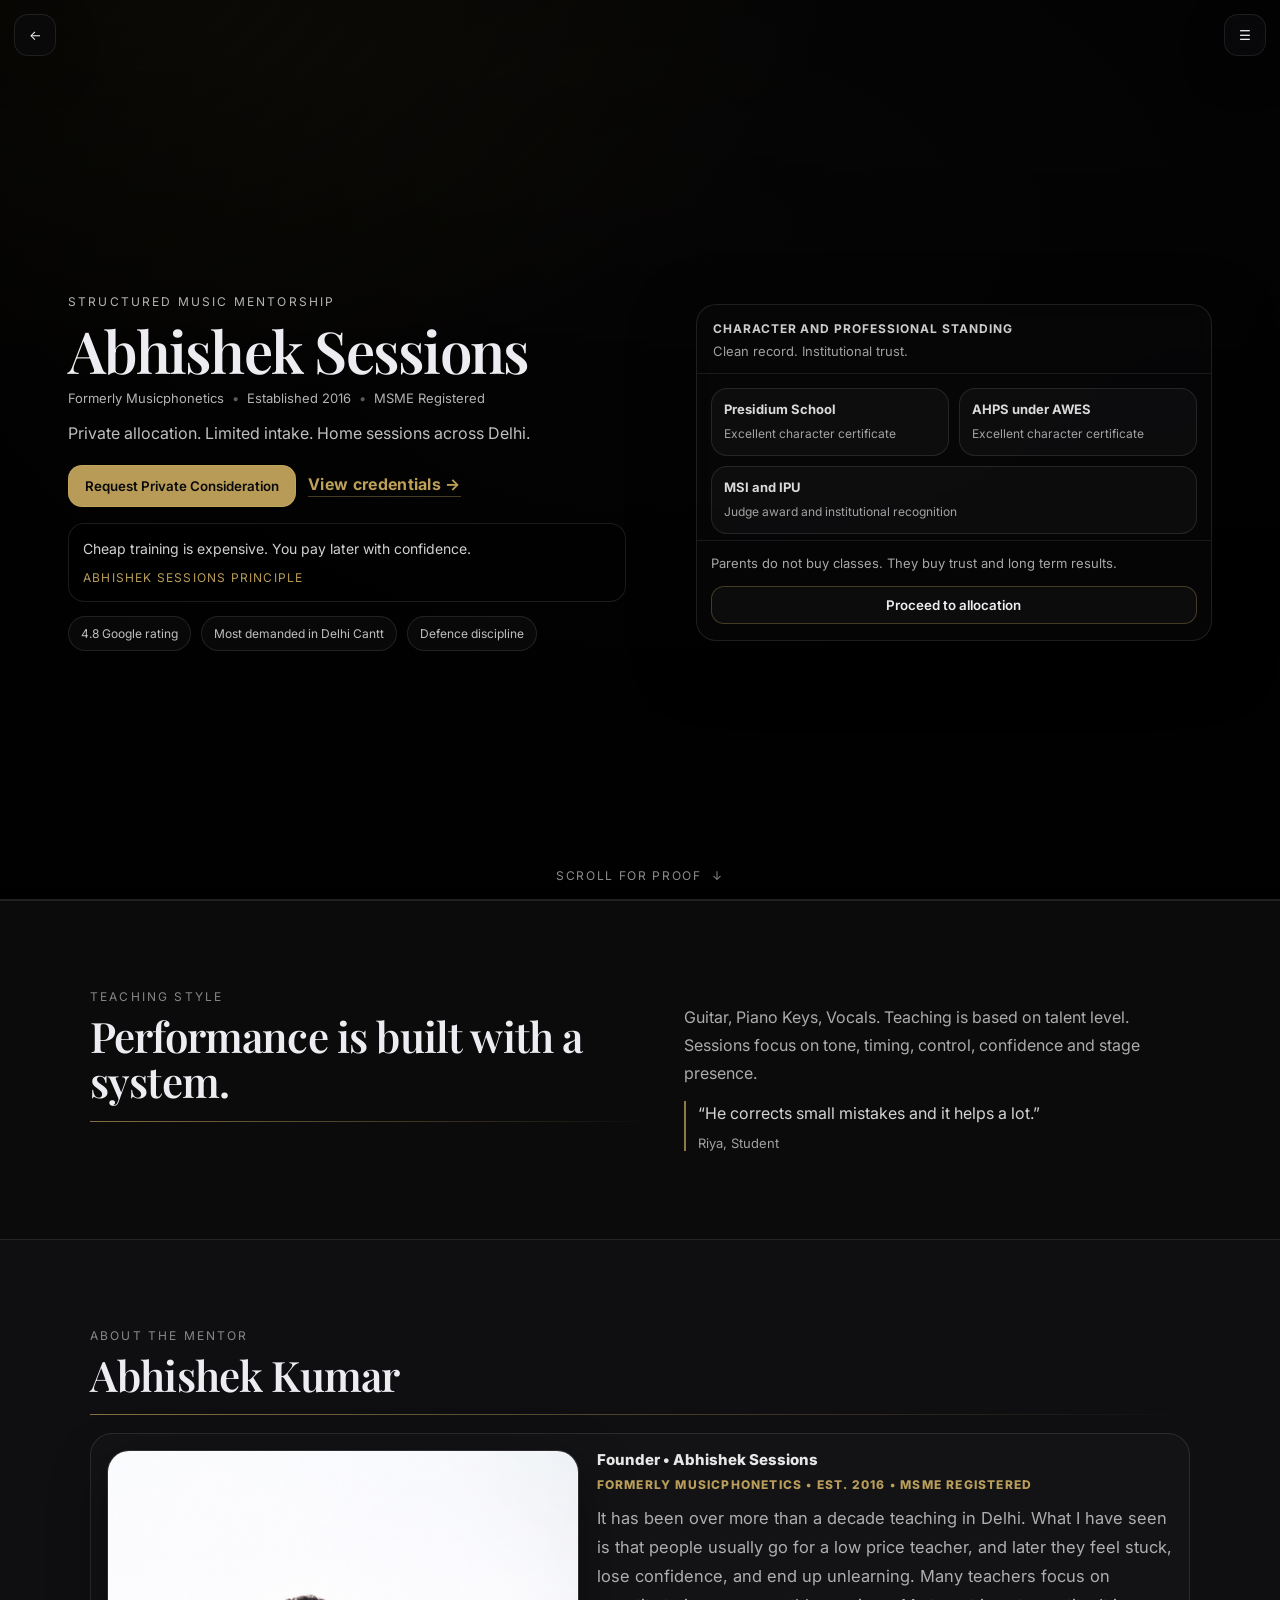
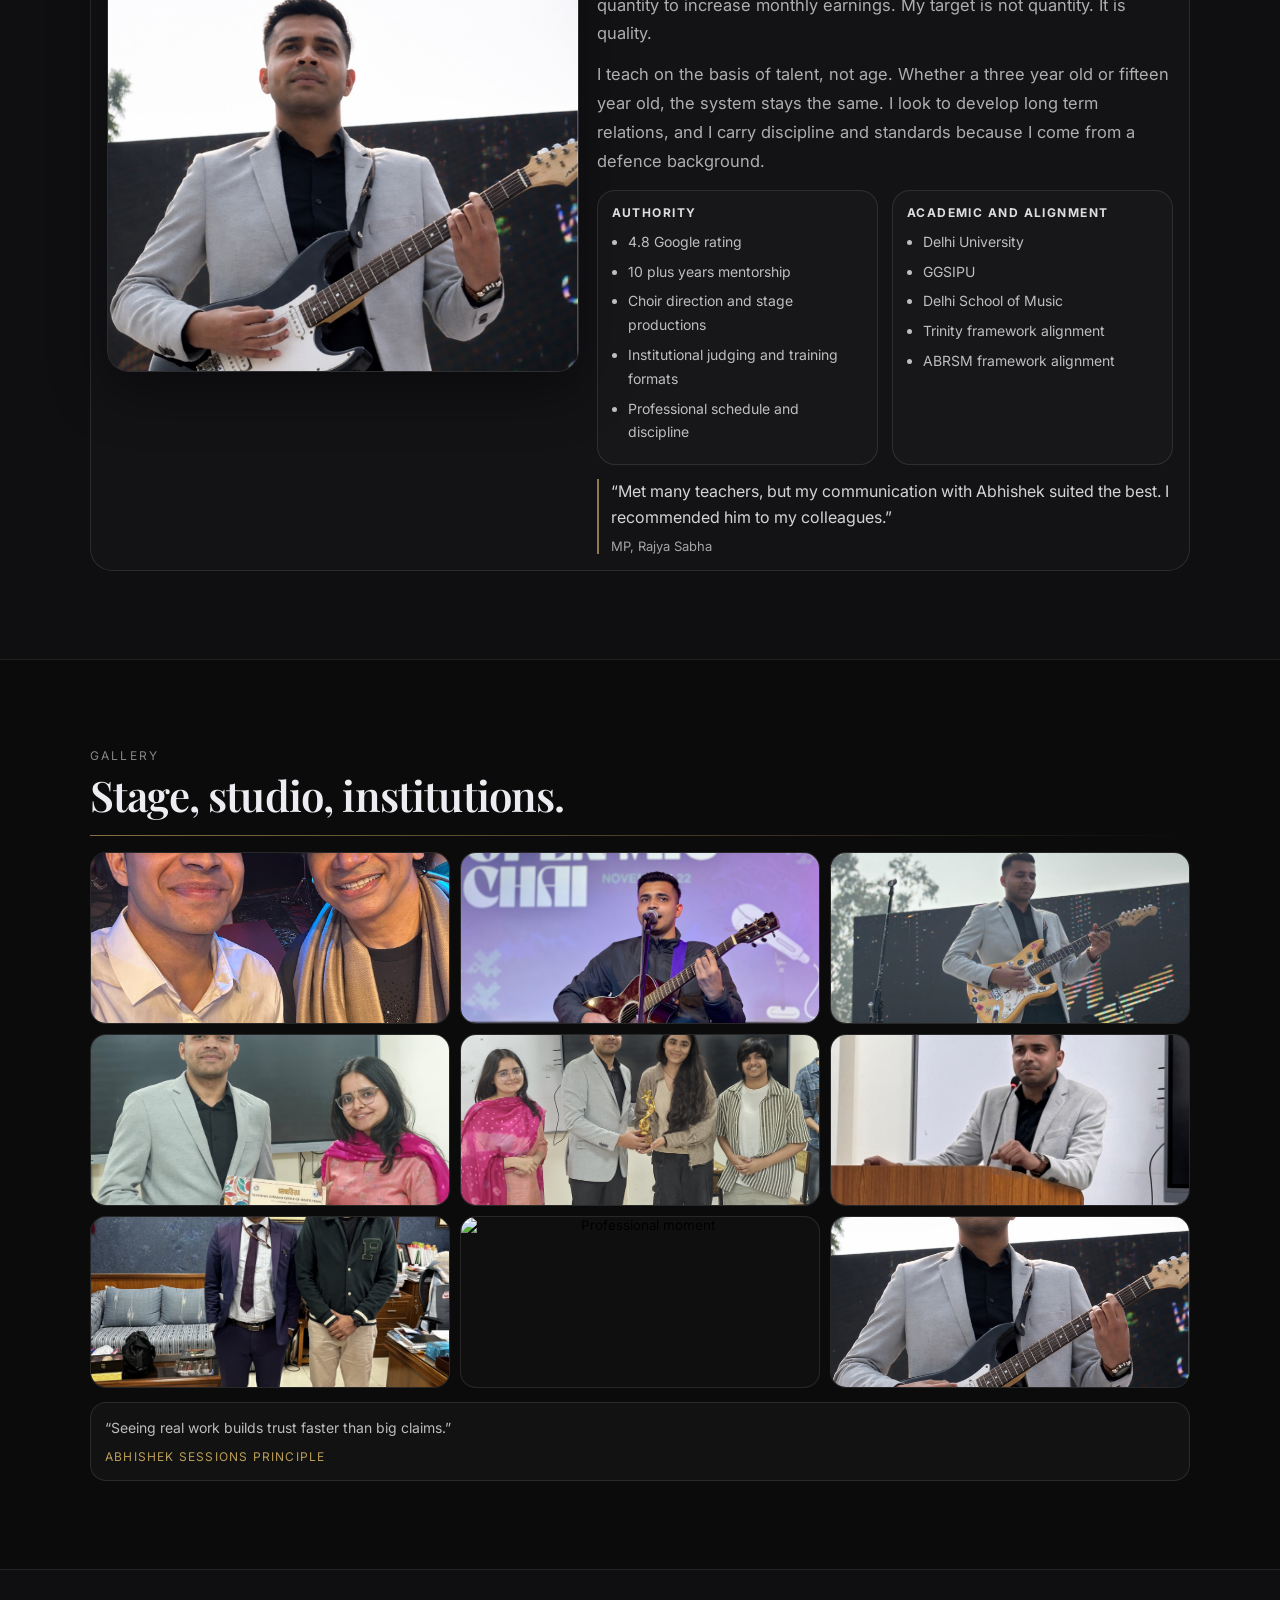
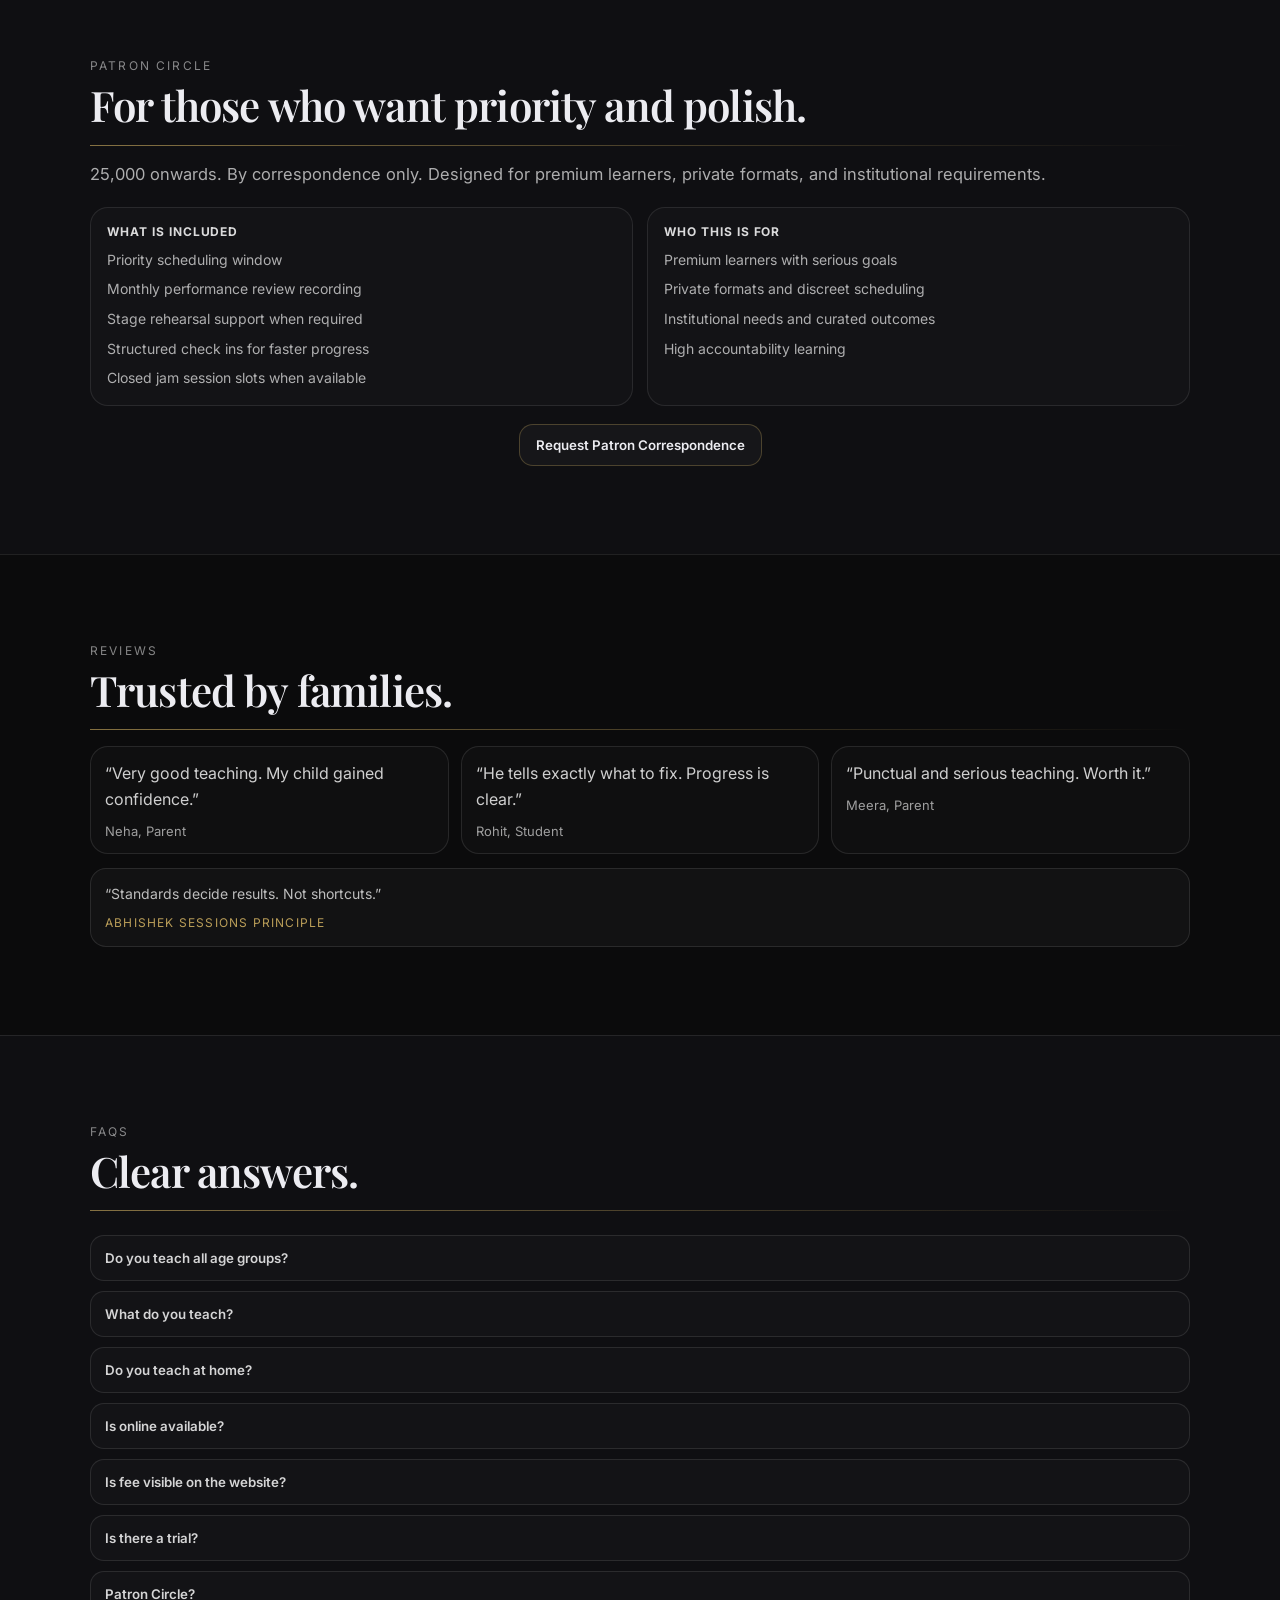
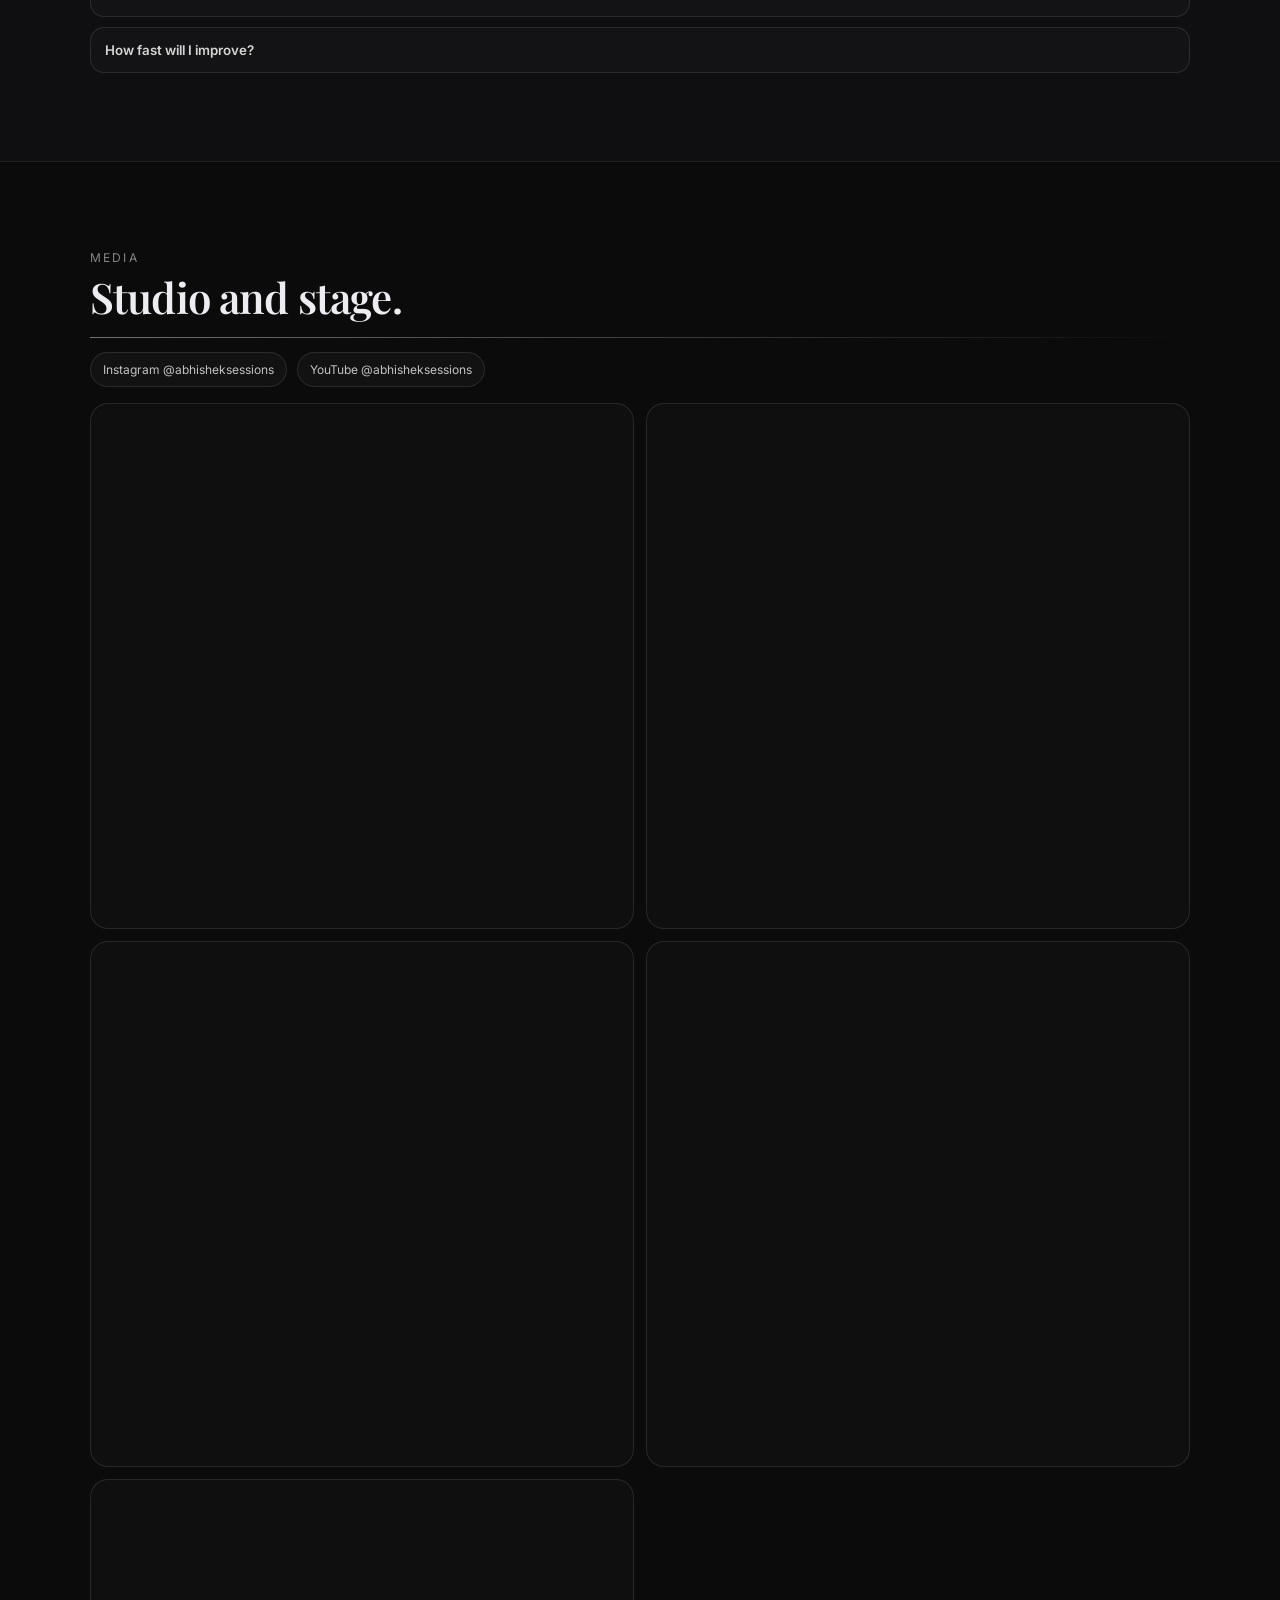
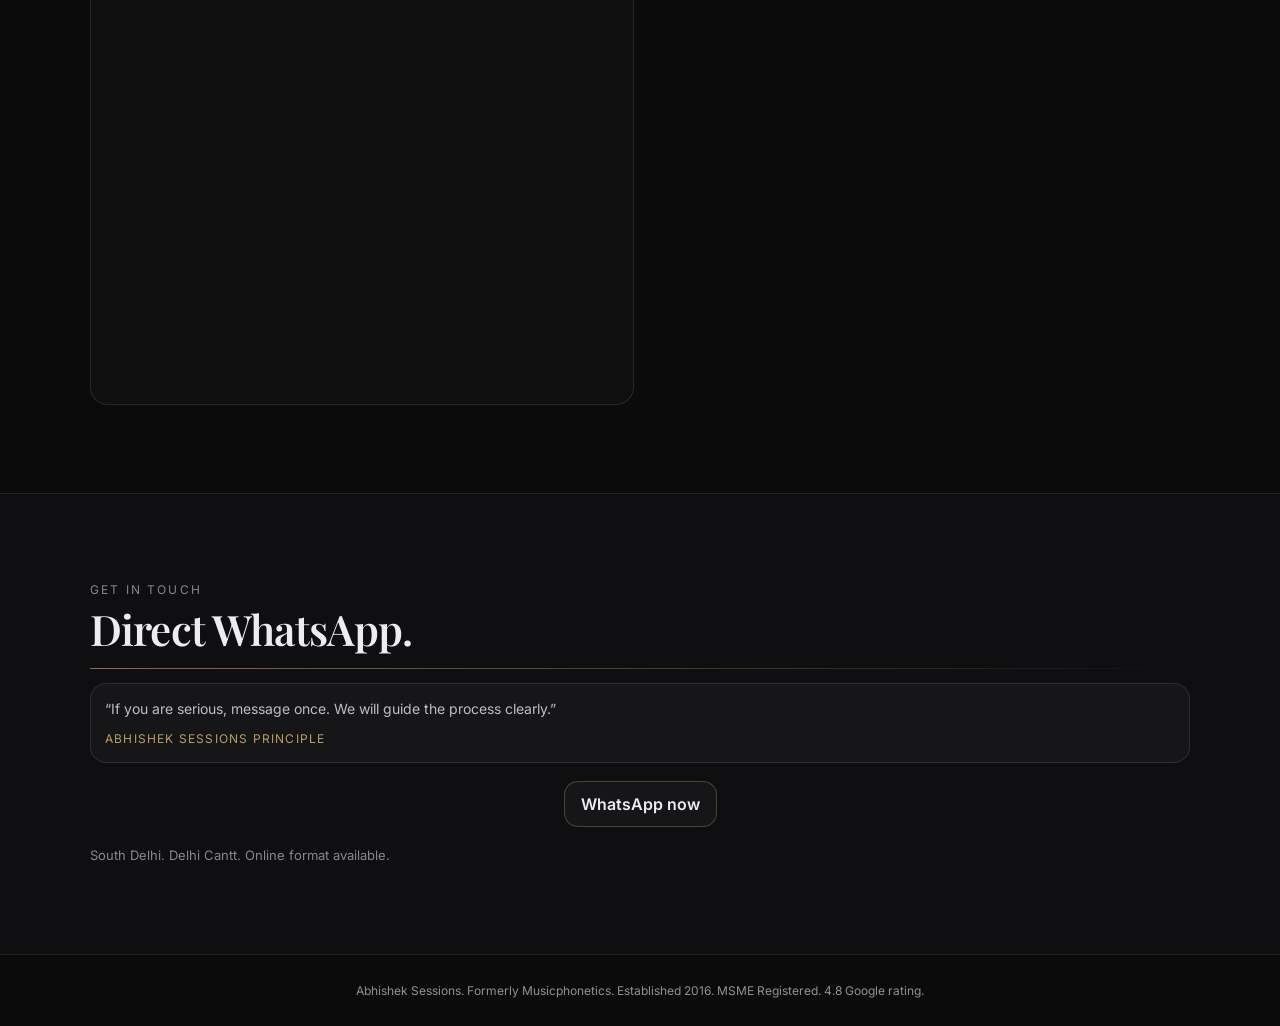
==== index.html @ acd8154c "Initial commit via Netlify" ====
<!DOCTYPE html>
<html lang="en">
<head>
  <meta charset="UTF-8" />
  <meta name="viewport" content="width=device-width, initial-scale=1.0"/>
  <title>Abhishek Sessions | Structured Music Mentorship</title>

  <link href="https://fonts.googleapis.com/css2?family=Playfair+Display:wght@500;600&family=Inter:wght@300;400;500;600&display=swap" rel="stylesheet">
  <link rel="stylesheet" href="styles.css" />
</head>

<body>

  <!-- Netlify Lead Capture Form (silent) -->
  <form name="leads" method="POST" data-netlify="true" netlify-honeypot="bot-field" hidden>
    <input name="bot-field" />
    <input type="text" name="fullName" />
    <input type="tel" name="phone" />
    <input type="text" name="location" />
    <input type="text" name="pincode" />
    <input type="text" name="instrument" />
    <input type="text" name="format" />
    <input type="text" name="pricingTier" />
    <input type="text" name="page" />
  </form>

  <!-- Top Controls -->
  <button class="icon-btn back-global" id="backGlobal" aria-label="Back" title="Back">←</button>
  <button class="icon-btn burger" id="burger" aria-label="Menu" title="Menu">☰</button>

  <!-- Side Menu -->
  <div class="menu-scrim" id="menuScrim"></div>
  <aside class="side-menu" id="sideMenu" aria-hidden="true">
    <div class="side-head">
      <div class="side-title">Menu</div>
      <button class="side-close" id="sideClose" aria-label="Close menu">✕</button>
    </div>

    <nav class="side-links">
      <a href="#home" class="nav-link">Home</a>
      <a href="#method" class="nav-link">Teaching Style</a>
      <a href="#about" class="nav-link">About the Mentor</a>
      <a href="#gallery" class="nav-link">Gallery</a>
      <a href="#patron" class="nav-link">Patron Circle</a>
      <a href="#reviews" class="nav-link">Reviews</a>
      <a href="#faq" class="nav-link">FAQs</a>
      <a href="#media" class="nav-link">Media</a>
      <a href="#contact" class="nav-link">Get in Touch</a>
      <button class="nav-cta" id="openApplyFromMenu">Request Private Consideration</button>
    </nav>

    <div class="side-foot">
      <a class="side-social" href="https://instagram.com/abhisheksessions" target="_blank" rel="noopener">Instagram</a>
      <a class="side-social" href="https://youtube.com/@abhisheksessions" target="_blank" rel="noopener">YouTube</a>
      <div class="side-micro">Formerly Musicphonetics. Established 2016. MSME Registered. 4.8 Google Rating.</div>
    </div>
  </aside>

  <main>

    <!-- HERO -->
    <section id="home" class="hero">
      <div class="hero-bg" id="heroBg" aria-hidden="true"></div>
      <div class="hero-scrim" aria-hidden="true"></div>

      <div class="hero-inner">
        <div class="hero-left">
          <div class="hero-kicker">Structured Music Mentorship</div>

          <!-- MOBILE TRUST STACK (only visible on mobile; SINGLE CTA here) -->
          <div class="hero-trustStack">
            <div class="trust-headline">
              Unlock Your Child’s Musical Potential
              <div class="trust-subline">Through Structured One-on-One Mentorship.</div>
            </div>

            <div class="trust-stars" aria-label="4.8 star rating">
              <span class="stars">★★★★★</span>
            </div>

            <div class="trust-ratingLine">
              <span class="ratingNumber">4.8</span>
              <span class="ratingSlash">/5</span>
              <span class="ratingText">Rated Music Mentorship in Delhi</span>
            </div>

            <div class="trust-mini">(120+ Verified Reviews)</div>

            <div class="trust-strip">
              Trusted by families from DU • Top schools • Stage performers
            </div>

            <div class="trust-seals">
              <div class="trust-seal">
                <div class="seal-title">Presidium School</div>
                <div class="seal-sub">Excellent character certificate</div>
              </div>

              <div class="trust-seal">
                <div class="seal-title">AHPS (under AWES)</div>
                <div class="seal-sub">Excellent character certificate</div>
              </div>
            </div>

            <div class="trust-award">🏅 Judge Award at MSI • IPU</div>

            <button class="btn primary trust-cta" id="openApplyMobile">
              Request Private Consideration
            </button>

            <a class="trust-link" href="#about">View credentials →</a>
          </div>

          <!-- DESKTOP TITLE -->
          <h1 class="hero-title">Abhishek Sessions</h1>

          <div class="hero-heritage">
            <span>Formerly Musicphonetics</span>
            <span class="dot">•</span>
            <span>Established 2016</span>
            <span class="dot">•</span>
            <span>MSME Registered</span>
          </div>

          <p class="hero-sub">
            Private allocation. Limited intake. Home sessions across Delhi.
          </p>

          <!-- DESKTOP CTA (mobile hides this block so only ONE CTA remains) -->
          <div class="hero-cta">
            <button class="btn primary" id="openApply">Request Private Consideration</button>
            <a class="hero-link" href="#about">View credentials →</a>
          </div>

          <div class="hero-quote" id="heroQuote">
            Cheap training is expensive. You pay later with confidence.
            <span class="by">Abhishek Sessions Principle</span>
          </div>

          <div class="trust-chips">
            <div class="chip">4.8 Google rating</div>
            <div class="chip">Most demanded in Delhi Cantt</div>
            <div class="chip">Defence discipline</div>
          </div>
        </div>

        <!-- Right Authority card (desktop only) -->
        <div class="hero-right">
          <div class="authority-card">
            <div class="authority-head">
              <div class="authority-title">Character and Professional Standing</div>
              <div class="authority-mini">Clean record. Institutional trust.</div>
            </div>

            <div class="seal-grid">
              <div class="seal">
                <div class="seal-top">
                  <img class="seal-logo" src="assets/endorsements/presidium.png" alt="Presidium School" onerror="this.style.display='none'">
                  <div class="seal-name">Presidium School</div>
                </div>
                <div class="seal-line">Excellent character certificate</div>
              </div>

              <div class="seal">
                <div class="seal-top">
                  <img class="seal-logo" src="assets/endorsements/awes.png" alt="AWES" onerror="this.style.display='none'">
                  <div class="seal-name">AHPS under AWES</div>
                </div>
                <div class="seal-line">Excellent character certificate</div>
              </div>

              <div class="seal wide">
                <div class="seal-top">
                  <div class="seal-name">MSI and IPU</div>
                </div>
                <div class="seal-line">Judge award and institutional recognition</div>
              </div>
            </div>

            <div class="authority-foot">
              <div class="authority-proof">
                Parents do not buy classes. They buy trust and long term results.
              </div>
              <button class="btn outline small" id="openApply2">Proceed to allocation</button>
            </div>
          </div>
        </div>
      </div>

      <!-- Better scroll cue -->
      <div class="scroll-hint">
        Scroll for proof <span class="arrow">↓</span>
      </div>
    </section>

    <!-- TEACHING STYLE -->
    <section class="section" id="method">
      <div class="wrap split reveal">
        <div class="left">
          <div class="kicker">Teaching Style</div>
          <h2 class="h2">Performance is built with a system.</h2>
          <div class="rule"></div>
        </div>
        <div class="right">
          <p class="p">
            Guitar, Piano Keys, Vocals. Teaching is based on talent level.
            Sessions focus on tone, timing, control, confidence and stage presence.
          </p>

          <div class="trustline">
            <span class="quote">“He corrects small mistakes and it helps a lot.”</span>
            <span class="by">Riya, Student</span>
          </div>
        </div>
      </div>
    </section>

    <!-- ABOUT -->
    <section class="section dark-2" id="about">
      <div class="wrap reveal">
        <div class="kicker">About the Mentor</div>
        <h2 class="h2">Abhishek Kumar</h2>
        <div class="rule"></div>

        <!-- NEW: premium about card -->
        <div class="mentor-card">
          <div class="mentor-split">
            <div class="mentor-image">
              <img src="assets/gallery/09-mentor.jpg" alt="Abhishek Kumar" loading="lazy">
            </div>

            <div class="mentor-copy">
              <div class="mentor-title">
                Founder • Abhishek Sessions
                <span class="mentor-legacy">Formerly Musicphonetics • Est. 2016 • MSME Registered</span>
              </div>

              <p class="p lead">
                It has been over more than a decade teaching in Delhi. What I have seen is that people usually go for a low price teacher, and later they feel stuck, lose confidence, and end up unlearning. Many teachers focus on quantity to increase monthly earnings. My target is not quantity. It is quality.
              </p>

              <p class="p lead">
                I teach on the basis of talent, not age. Whether a three year old or fifteen year old, the system stays the same. I look to develop long term relations, and I carry discipline and standards because I come from a defence background.
              </p>

              <div class="about-grid">
                <div class="about-box">
                  <div class="about-box-title">Authority</div>
                  <ul class="about-list">
                    <li>4.8 Google rating</li>
                    <li>10 plus years mentorship</li>
                    <li>Choir direction and stage productions</li>
                    <li>Institutional judging and training formats</li>
                    <li>Professional schedule and discipline</li>
                  </ul>
                </div>

                <div class="about-box">
                  <div class="about-box-title">Academic and alignment</div>
                  <ul class="about-list">
                    <li>Delhi University</li>
                    <li>GGSIPU</li>
                    <li>Delhi School of Music</li>
                    <li>Trinity framework alignment</li>
                    <li>ABRSM framework alignment</li>
                  </ul>
                </div>
              </div>

              <div class="trustline">
                <span class="quote">“Met many teachers, but my communication with Abhishek suited the best. I recommended him to my colleagues.”</span>
                <span class="by">MP, Rajya Sabha</span>
              </div>
            </div>
          </div>
        </div>

      </div>
    </section>

    <!-- GALLERY -->
    <section class="section" id="gallery">
      <div class="wrap reveal">
        <div class="kicker">Gallery</div>
        <h2 class="h2">Stage, studio, institutions.</h2>
        <div class="rule"></div>

        <div class="gallery-grid">
          <button class="gcard" data-full="assets/gallery/01-celeb.jpg"><img src="assets/gallery/01-celeb.jpg" alt="Performance moment" loading="lazy"></button>
          <button class="gcard" data-full="assets/gallery/02-openmic.jpg"><img src="assets/gallery/02-openmic.jpg" alt="Live stage" loading="lazy"></button>
          <button class="gcard" data-full="assets/gallery/03-stage-guitar.jpg"><img src="assets/gallery/03-stage-guitar.jpg" alt="Stage guitar" loading="lazy"></button>
          <button class="gcard" data-full="assets/gallery/04-award.jpg"><img src="assets/gallery/04-award.jpg" alt="Award and recognition" loading="lazy"></button>
          <button class="gcard" data-full="assets/gallery/05-group.jpg"><img src="assets/gallery/05-group.jpg" alt="Group moment" loading="lazy"></button>
          <button class="gcard" data-full="assets/gallery/06-speech.jpg"><img src="assets/gallery/06-speech.jpg" alt="Institutional talk" loading="lazy"></button>
          <button class="gcard" data-full="assets/gallery/07-office.jpg"><img src="assets/gallery/07-office.jpg" alt="Institutional visit" loading="lazy"></button>
          <button class="gcard" data-full="assets/gallery/08-extra.jpg"><img src="assets/gallery/08-extra.jpg" alt="Professional moment" loading="lazy"></button>
          <button class="gcard" data-full="assets/gallery/09-mentor.jpg"><img src="assets/gallery/09-mentor.jpg" alt="Mentor" loading="lazy"></button>
        </div>

        <div class="micro-proof mt">
          “Seeing real work builds trust faster than big claims.”
          <span>Abhishek Sessions Principle</span>
        </div>
      </div>
    </section>

    <!-- Lightbox -->
    <div class="lightbox" id="lightbox" aria-hidden="true">
      <div class="lb-scrim" id="lbScrim"></div>
      <button class="lb-close" id="lbClose" aria-label="Close">✕</button>
      <img class="lb-img" id="lbImg" alt="Gallery image">
    </div>

    <!-- PATRON CIRCLE -->
    <section class="section dark-2" id="patron">
      <div class="wrap reveal">
        <div class="kicker">Patron Circle</div>
        <h2 class="h2">For those who want priority and polish.</h2>
        <div class="rule"></div>

        <p class="p lead">
          25,000 onwards. By correspondence only. Designed for premium learners, private formats, and institutional requirements.
        </p>

        <div class="grid two">
          <div class="card">
            <div class="card-title">What is included</div>
            <div class="card-body">
              <div class="list">
                <div>Priority scheduling window</div>
                <div>Monthly performance review recording</div>
                <div>Stage rehearsal support when required</div>
                <div>Structured check ins for faster progress</div>
                <div>Closed jam session slots when available</div>
              </div>
            </div>
          </div>

          <div class="card">
            <div class="card-title">Who this is for</div>
            <div class="card-body">
              <div class="list">
                <div>Premium learners with serious goals</div>
                <div>Private formats and discreet scheduling</div>
                <div>Institutional needs and curated outcomes</div>
                <div>High accountability learning</div>
              </div>
            </div>
          </div>
        </div>

        <div class="center mt">
          <button class="btn outline" id="openVip">Request Patron Correspondence</button>
        </div>
      </div>
    </section>

    <!-- REVIEWS -->
    <section class="section" id="reviews">
      <div class="wrap reveal">
        <div class="kicker">Reviews</div>
        <h2 class="h2">Trusted by families.</h2>
        <div class="rule"></div>

        <div class="review-row">
          <div class="review">
            <div class="review-text">“Very good teaching. My child gained confidence.”</div>
            <div class="review-meta">Neha, Parent</div>
          </div>
          <div class="review">
            <div class="review-text">“He tells exactly what to fix. Progress is clear.”</div>
            <div class="review-meta">Rohit, Student</div>
          </div>
          <div class="review">
            <div class="review-text">“Punctual and serious teaching. Worth it.”</div>
            <div class="review-meta">Meera, Parent</div>
          </div>
        </div>

        <div class="micro-proof mt">
          “Standards decide results. Not shortcuts.”
          <span>Abhishek Sessions Principle</span>
        </div>
      </div>
    </section>

    <!-- FAQ -->
    <section class="section dark-2" id="faq">
      <div class="wrap reveal">
        <div class="kicker">FAQs</div>
        <h2 class="h2">Clear answers.</h2>
        <div class="rule"></div>

        <div class="faq">
          <button class="faq-q">Do you teach all age groups?</button>
          <div class="faq-a">Yes. Teaching is based on talent level and learning speed.</div>

          <button class="faq-q">What do you teach?</button>
          <div class="faq-a">Guitar, piano keys, and vocals.</div>

          <button class="faq-q">Do you teach at home?</button>
          <div class="faq-a">Yes. Home sessions in Delhi depend on distance and feasibility.</div>

          <button class="faq-q">Is online available?</button>
          <div class="faq-a">Yes. Online one to one sessions are available.</div>

          <button class="faq-q">Is fee visible on the website?</button>
          <div class="faq-a">No. Fees are shown only at the final stage after details.</div>

          <button class="faq-q">Is there a trial?</button>
          <div class="faq-a">Yes. Trial is available. Details are shared after your request.</div>

          <button class="faq-q">Patron Circle?</button>
          <div class="faq-a">Yes. 25,000 onwards. This is for priority and polish.</div>

          <button class="faq-q">How fast will I improve?</button>
          <div class="faq-a">With discipline, results come fast. The system is structured.</div>
        </div>
      </div>
    </section>

    <!-- MEDIA -->
    <section class="section" id="media">
      <div class="wrap reveal">
        <div class="kicker">Media</div>
        <h2 class="h2">Studio and stage.</h2>
        <div class="rule"></div>

        <div class="media-links">
          <a class="chip" href="https://instagram.com/abhisheksessions" target="_blank" rel="noopener">Instagram @abhisheksessions</a>
          <a class="chip" href="https://youtube.com/@abhisheksessions" target="_blank" rel="noopener">YouTube @abhisheksessions</a>
        </div>

        <div class="insta-iframe-grid mt">
          <div class="ig-card"><iframe src="https://www.instagram.com/reel/DQ8n7Y0kmRm/embed" allowfullscreen scrolling="no"></iframe></div>
          <div class="ig-card"><iframe src="https://www.instagram.com/reel/DRBhFthkuP1/embed" allowfullscreen scrolling="no"></iframe></div>
          <div class="ig-card"><iframe src="https://www.instagram.com/reel/DRZ0fBJEhip/embed" allowfullscreen scrolling="no"></iframe></div>
          <div class="ig-card"><iframe src="https://www.instagram.com/reel/DQ_HL1iklp8/embed" allowfullscreen scrolling="no"></iframe></div>
          <div class="ig-card"><iframe src="https://www.instagram.com/reel/DRd68nHktWm/embed" allowfullscreen scrolling="no"></iframe></div>
        </div>
      </div>
    </section>

    <!-- CONTACT -->
    <section class="section dark-2" id="contact">
      <div class="wrap reveal">
        <div class="kicker">Get in Touch</div>
        <h2 class="h2">Direct WhatsApp.</h2>
        <div class="rule"></div>

        <div class="micro-proof mt">
          “If you are serious, message once. We will guide the process clearly.”
          <span>Abhishek Sessions Principle</span>
        </div>

        <div class="center mt">
          <a class="btn outline" href="https://wa.me/917011328912" target="_blank" rel="noopener">WhatsApp now</a>
        </div>

        <div class="micro mt">
          South Delhi. Delhi Cantt. Online format available.
        </div>
      </div>
    </section>

    <footer class="footer-line">
      Abhishek Sessions. Formerly Musicphonetics. Established 2016. MSME Registered. 4.8 Google rating.
    </footer>

  </main>

  <!-- APPLY MODAL -->
  <div class="modal" id="applyModal" aria-hidden="true">
    <div class="modal-scrim" id="applyScrim"></div>

    <div class="modal-card" role="dialog" aria-modal="true" aria-labelledby="applyTitle">
      <div class="modal-top">
        <div class="modal-title" id="applyTitle">Private Consideration</div>
        <button class="modal-x" id="applyClose" aria-label="Close">✕</button>
      </div>

      <div class="stepper">
        <div class="step-dot active" id="dot1"></div>
        <div class="step-dot" id="dot2"></div>
        <div class="step-dot" id="dot3"></div>
        <div class="step-dot" id="dot4"></div>
        <div class="step-dot" id="dot5"></div>
      </div>

      <div class="form-proof" id="formProof">
        Better training costs more. Unlearning costs even more.
        <span>Abhishek Sessions Principle</span>
      </div>

      <div class="step-area">
        <!-- Step 1 -->
        <div class="step active" id="step1">
          <div class="step-kicker">Step 1 of 5</div>
          <div class="step-h">Your name and phone</div>

          <input class="input" id="fullName" type="text" placeholder="Full name" autocomplete="name" />
          <input class="input" id="phone" type="tel" placeholder="Phone number" inputmode="tel" autocomplete="tel" />

          <div class="tiny mt8">We use this only to reply on WhatsApp.</div>

          <div class="step-actions">
            <button class="btn primary" id="next1">Next</button>
          </div>
        </div>

        <!-- Step 2 -->
        <div class="step" id="step2">
          <div class="step-kicker">Step 2 of 5</div>
          <div class="step-h">Your location</div>

          <input class="input" id="location" type="text" placeholder="Area or locality" autocomplete="off" />

          <div class="hint">Suggestions</div>
          <div class="suggestions" id="suggestions">
            <button class="sug" data-val="Delhi Cantt" data-pin="110010" data-zone="cantd">Delhi Cantt 110010</button>
            <button class="sug" data-val="Chanakyapuri" data-zone="near">Chanakyapuri</button>
            <button class="sug" data-val="Vasant Vihar" data-zone="near">Vasant Vihar</button>
            <button class="sug" data-val="South Delhi" data-zone="near">South Delhi</button>
            <button class="sug" data-val="Dwarka" data-zone="far">Dwarka</button>
          </div>

          <div class="hint mt8">Pincode (recommended)</div>
          <input class="input" id="pincode" type="text" inputmode="numeric" placeholder="110010" maxlength="6" />

          <div class="step-actions">
            <button class="btn ghost" id="back2">Back</button>
            <button class="btn primary" id="next2">Next</button>
          </div>

          <div class="tiny mt12">Final distance is verified on WhatsApp.</div>
        </div>

        <!-- Step 3 -->
        <div class="step" id="step3">
          <div class="step-kicker">Step 3 of 5</div>
          <div class="step-h">What do you want to learn?</div>

          <div class="tiles" id="instrumentTiles">
            <button class="tile" data-val="Guitar">Guitar</button>
            <button class="tile" data-val="Piano Keys">Piano Keys</button>
            <button class="tile" data-val="Vocal">Vocal</button>
          </div>

          <div class="step-actions">
            <button class="btn ghost" id="back3">Back</button>
            <button class="btn primary" id="next3">Next</button>
          </div>
        </div>

        <!-- Step 4 -->
        <div class="step" id="step4">
          <div class="step-kicker">Step 4 of 5</div>
          <div class="step-h">Choose session format</div>

          <div class="tiles" id="formatTiles">
            <button class="tile" data-val="Home">Home</button>
            <button class="tile" data-val="Online">Online</button>
          </div>

          <div class="step-actions">
            <button class="btn ghost" id="back4">Back</button>
            <button class="btn primary" id="next4">Proceed</button>
          </div>
        </div>

        <!-- Step 5 -->
        <div class="step" id="step5">
          <div class="step-kicker">Step 5 of 5</div>
          <div class="step-h">Final details</div>

          <div class="review-card">
            <div class="rc-title">Program structure</div>
            <div class="rc-list">
              <div>60 minute private session</div>
              <div>Two sessions per week</div>
              <div>Structured plan and clear goals</div>
              <div>Home or online available</div>
            </div>
          </div>

          <div class="review-card">
            <div class="rc-title">Program investment</div>
            <div class="rc-list" id="investmentBox"></div>
            <div class="rc-note" id="pricingNote"></div>
          </div>

          <div class="final-psycho">
            You are not buying classes. You are buying confidence.
            <span class="by">Abhishek Sessions Principle</span>
          </div>

          <div class="policy-row">
            <button class="linklike" id="openPolicies">Read terms</button>
          </div>

          <div class="step-actions">
            <button class="btn ghost" id="back5">Back</button>
            <button class="btn primary" id="confirmWhatsApp">Confirm on WhatsApp</button>
          </div>

          <div class="tiny mt12">Fees are shown only at this final step.</div>
        </div>

      </div>
    </div>
  </div>

  <!-- POLICIES MODAL -->
  <div class="modal" id="policyModal" aria-hidden="true">
    <div class="modal-scrim" id="policyScrim"></div>
    <div class="modal-card small" role="dialog" aria-modal="true" aria-labelledby="policyTitle">
      <div class="modal-top">
        <div class="modal-title" id="policyTitle">Terms</div>
        <button class="modal-x" id="policyClose" aria-label="Close">✕</button>
      </div>

      <div class="policy-body">
        <div class="policy-line">Allocation is limited and confirmed only after WhatsApp.</div>
        <div class="policy-line">Home sessions depend on distance and feasibility.</div>
        <div class="policy-line">Payments are taken in advance for confirmed slots.</div>
        <div class="policy-line">Reschedule needs minimum 6 hours notice when possible.</div>
        <div class="policy-line">Professional conduct is required for institutional work.</div>
      </div>
    </div>
  </div>

  <script src="script.js"></script>
</body>
</html>
---- styles.css ----
:root{
  --bg:#0b0b0c;
  --bg2:#0f0f12;
  --card:#121217;
  --line:rgba(255,255,255,.09);
  --text:#ececf1;
  --muted:rgba(255,255,255,.66);
  --muted2:rgba(255,255,255,.50);
  --gold:#c8a95e;
  --shadow: 0 18px 60px rgba(0,0,0,.55);
}

*{box-sizing:border-box;margin:0;padding:0}
html,body{height:100%}
body{
  background:var(--bg);
  color:var(--text);
  font-family:Inter, system-ui, -apple-system, Segoe UI, Roboto, Arial, sans-serif;
  overflow-x:hidden;
}
a{color:inherit;text-decoration:none}
img{max-width:100%;display:block}
button{font-family:inherit}
::selection{background:rgba(200,169,94,.35)}

.section{
  padding:88px 18px;
  border-top:1px solid var(--line);
}
.section.dark-2{background:var(--bg2)}
.wrap{max-width:1100px;margin:0 auto}
.split{display:grid;grid-template-columns: 1.05fr .95fr;gap:34px;align-items:start}
.left,.right{min-width:0}

.kicker{
  font-size:12px;
  letter-spacing:.18em;
  text-transform:uppercase;
  color:var(--muted2);
  margin-bottom:10px;
}
.h2{
  font-family:"Playfair Display", serif;
  font-weight:600;
  font-size:42px;
  line-height:1.08;
  letter-spacing:-.02em;
  overflow-wrap:anywhere;
}
.rule{
  height:1px;
  width:100%;
  background:linear-gradient(90deg, rgba(200,169,94,.85), rgba(255,255,255,0));
  margin:16px 0 0;
  opacity:.75;
}
.p{
  margin-top:14px;
  color:var(--muted);
  line-height:1.75;
  font-size:16px;
  overflow-wrap:anywhere;
}
.p.lead{font-size:16.5px}
.micro{color:var(--muted2);font-size:13px;line-height:1.6}

.mt{margin-top:18px}
.mt8{margin-top:8px}
.mt12{margin-top:12px}
.center{display:flex;justify-content:center}
.reveal{opacity:1}

/* Top buttons */
.icon-btn{
  position:fixed;
  top: calc(14px + env(safe-area-inset-top));
  width:42px;height:42px;
  border-radius:14px;
  border:1px solid var(--line);
  background:rgba(12,12,14,.65);
  backdrop-filter: blur(10px);
  color:var(--text);
  z-index:4000;
  box-shadow: 0 14px 40px rgba(0,0,0,.35);
}
.icon-btn:hover{border-color:rgba(200,169,94,.35)}
.back-global{left:14px}
.burger{right:14px}

/* Side menu */
.menu-scrim{
  position:fixed;inset:0;
  background:rgba(0,0,0,.55);
  opacity:0;pointer-events:none;
  transition:.25s ease;
  z-index:3500;
}
.menu-scrim.show{opacity:1;pointer-events:auto}
.side-menu{
  position:fixed;
  top:0;right:0;height:100%;
  width:320px;
  background:rgba(10,10,12,.92);
  border-left:1px solid var(--line);
  backdrop-filter: blur(14px);
  transform: translateX(102%);
  transition:.28s ease;
  z-index:3600;
  display:flex;flex-direction:column;
}
.side-menu.open{transform: translateX(0)}
.side-head{
  display:flex;align-items:center;justify-content:space-between;
  padding:18px 16px;
  border-bottom:1px solid var(--line);
}
.side-title{letter-spacing:.08em;text-transform:uppercase;font-size:12px;color:var(--muted2)}
.side-close{
  border:1px solid var(--line);
  background:transparent;
  color:var(--text);
  width:38px;height:38px;border-radius:12px;
}
.side-links{
  padding:14px 14px 0;
  display:flex;flex-direction:column;gap:10px;
}
.nav-link{
  padding:10px 12px;
  border-radius:12px;
  border:1px solid transparent;
  color:var(--muted);
}
.nav-link:hover{border-color:rgba(200,169,94,.25);color:var(--text)}
.nav-cta{
  margin-top:10px;
  padding:12px 12px;
  border-radius:12px;
  border:1px solid rgba(200,169,94,.35);
  background:rgba(200,169,94,.12);
  color:var(--text);
  cursor:pointer;
}
.side-foot{
  margin-top:auto;
  padding:16px;
  border-top:1px solid var(--line);
}
.side-social{display:inline-block;margin-right:12px;color:var(--gold)}
.side-micro{margin-top:10px;color:var(--muted2);font-size:12px;line-height:1.55}

/* Buttons */
.btn{
  border-radius:14px;
  padding:12px 16px;
  border:1px solid var(--line);
  cursor:pointer;
  display:inline-flex;
  align-items:center;
  justify-content:center;
  gap:10px;
  font-weight:600;
}
.btn.primary{
  background:rgba(200,169,94,.92);
  border-color:rgba(200,169,94,.70);
  color:#0a0a0b;
}
.btn.primary:hover{filter:brightness(1.05)}
.btn.outline{
  background:rgba(255,255,255,.03);
  color:var(--text);
  border-color:rgba(200,169,94,.30);
}
.btn.outline:hover{border-color:rgba(200,169,94,.55)}
.btn.small{padding:10px 14px;border-radius:13px}

.hero-link{
  font-weight:700;
  color:rgba(200,169,94,.95);
  letter-spacing:.02em;
  border-bottom:1px solid rgba(200,169,94,.35);
  padding-bottom:2px;
}
.hero-link:hover{border-bottom-color:rgba(200,169,94,.75)}

/* HERO */
.hero{
  position:relative;
  min-height:100vh;
  display:flex;
  align-items:stretch;
  justify-content:center;
  overflow:hidden;
  border-bottom:1px solid var(--line);
}
.hero-bg{
  position:absolute;inset:-12% -12% -12% -12%;
  background:
    radial-gradient(1200px 800px at 20% 10%, rgba(200,169,94,.12), transparent 60%),
    linear-gradient(180deg, rgba(0,0,0,.25), rgba(0,0,0,.85)),
    url("assets/hero.jpg");
  background-size: cover;
  background-position:center;
  filter:saturate(1.05) contrast(1.05);
  transform: translateY(0) scale(1.06);
}
.hero-scrim{
  position:absolute;inset:0;
  background: radial-gradient(900px 600px at 55% 25%, rgba(0,0,0,.25), rgba(0,0,0,.78));
}
.hero-inner{
  position:relative;
  z-index:2;
  width: min(1180px, 100%);
  padding:88px 18px 42px;
  display:grid;
  grid-template-columns: 1.08fr .92fr;
  gap:22px;
  align-items:center;
}
.hero-left{min-width:0}
.hero-kicker{
  font-size:12px;
  letter-spacing:.18em;
  text-transform:uppercase;
  color:rgba(255,255,255,.70);
}
.hero-title{
  font-family:"Playfair Display", serif;
  font-weight:600;
  font-size:58px;
  letter-spacing:-.03em;
  line-height:1.02;
  margin-top:12px;
}
.hero-heritage{
  margin-top:10px;
  color:rgba(255,255,255,.70);
  font-size:13px;
  display:flex;flex-wrap:wrap;gap:8px;
  align-items:center;
}
.hero-heritage .dot{opacity:.5}
.hero-sub{
  margin-top:14px;
  color:rgba(255,255,255,.75);
  line-height:1.7;
  font-size:16px;
  max-width:54ch;
}
.hero-cta{display:flex;gap:12px;flex-wrap:wrap;margin-top:18px;align-items:center}

.hero-quote{
  margin-top:16px;
  padding:14px;
  border-radius:16px;
  background:rgba(0,0,0,.28);
  border:1px solid rgba(255,255,255,.10);
  color:rgba(255,255,255,.82);
  line-height:1.6;
  font-size:14px;
  max-width: 62ch;
}
.hero-quote .by{
  display:block;margin-top:8px;
  color:rgba(200,169,94,.92);
  font-size:12px;
  letter-spacing:.10em;
  text-transform:uppercase;
}

.trust-chips{
  margin-top:14px;
  display:flex;
  gap:10px;
  flex-wrap:wrap;
}
.chip{
  padding:9px 12px;
  border-radius:999px;
  border:1px solid rgba(255,255,255,.10);
  background:rgba(255,255,255,.03);
  color:rgba(255,255,255,.74);
  font-size:12px;
}

/* Right card */
.hero-right{min-width:0}
.authority-card{
  border-radius:20px;
  border:1px solid rgba(255,255,255,.10);
  background: rgba(10,10,12,.55);
  backdrop-filter: blur(14px);
  box-shadow: var(--shadow);
  overflow:hidden;
}
.authority-head{padding:16px 16px 12px;border-bottom:1px solid rgba(255,255,255,.08)}
.authority-title{font-weight:700;letter-spacing:.08em;text-transform:uppercase;font-size:12px;color:rgba(255,255,255,.80)}
.authority-mini{margin-top:6px;color:rgba(255,255,255,.62);font-size:13px;line-height:1.5}

.seal-grid{
  padding:14px 14px 6px;
  display:grid;
  grid-template-columns:1fr 1fr;
  gap:10px;
}
.seal{
  border-radius:16px;
  border:1px solid rgba(255,255,255,.10);
  background:rgba(255,255,255,.03);
  padding:12px;
}
.seal.wide{grid-column:1 / -1}
.seal-top{display:flex;gap:10px;align-items:center}
.seal-logo{
  width:28px;height:28px;
  object-fit:contain;
  border-radius:8px;
  background:rgba(255,255,255,.02);
}
.seal-name{font-weight:700;font-size:13px;color:rgba(255,255,255,.85)}
.seal-line{margin-top:8px;color:rgba(255,255,255,.62);font-size:12px;line-height:1.5}
.authority-foot{padding:12px 14px 16px;border-top:1px solid rgba(255,255,255,.08)}
.authority-proof{color:rgba(255,255,255,.65);font-size:13px;line-height:1.6}
.authority-foot .btn{margin-top:12px;width:100%}

.scroll-hint{
  position:absolute;
  bottom:16px;
  left:50%;
  transform:translateX(-50%);
  color:rgba(255,255,255,.55);
  font-size:12px;
  letter-spacing:.14em;
  text-transform:uppercase;
}
.scroll-hint .arrow{
  display:inline-block;
  margin-left:6px;
  animation:bounce 1.2s infinite ease-in-out;
}
@keyframes bounce{
  0%,100%{transform:translateY(0)}
  50%{transform:translateY(6px)}
}

/* Cards / grids */
.grid{display:grid;gap:14px;margin-top:18px}
.grid.two{grid-template-columns:1fr 1fr}
.card{
  border:1px solid rgba(255,255,255,.09);
  border-radius:18px;
  background:rgba(255,255,255,.02);
  padding:16px;
}
.card-title{font-weight:700;color:rgba(255,255,255,.85);letter-spacing:.08em;text-transform:uppercase;font-size:12px}
.card-body{margin-top:10px}
.list{display:grid;gap:8px;color:var(--muted);font-size:14px;line-height:1.55}

/* ABOUT: premium card */
.mentor-card{
  margin-top:18px;
  border-radius:22px;
  border:1px solid rgba(255,255,255,.10);
  background:rgba(255,255,255,.02);
  padding:16px;
}
.mentor-split{
  display:grid;
  grid-template-columns: 0.9fr 1.1fr;
  gap:18px;
  align-items:start;
}
.mentor-image{
  border-radius:22px;
  overflow:hidden;
  border:1px solid rgba(255,255,255,.10);
  background:rgba(255,255,255,.02);
  box-shadow: 0 18px 55px rgba(0,0,0,.45);
}
.mentor-image img{
  width:100%;
  height:100%;
  max-height:520px;
  object-fit:cover;
  object-position:center top;
}
.mentor-title{
  font-weight:800;
  font-size:15px;
  color:rgba(255,255,255,.90);
}
.mentor-legacy{
  display:block;
  margin-top:8px;
  color:rgba(200,169,94,.92);
  font-size:12px;
  letter-spacing:.10em;
  text-transform:uppercase;
}
.mentor-copy .p.lead{margin-top:12px}

.about-grid{
  margin-top:14px;
  display:grid;
  grid-template-columns:1fr 1fr;
  gap:14px;
}
.about-box{
  border-radius:18px;
  border:1px solid rgba(255,255,255,.10);
  background:rgba(255,255,255,.02);
  padding:14px;
}
.about-box-title{
  color:rgba(255,255,255,.86);
  font-weight:700;
  font-size:12px;
  letter-spacing:.12em;
  text-transform:uppercase;
}
.about-list{
  margin-top:10px;
  padding-left:16px;
  color:rgba(255,255,255,.72);
  line-height:1.7;
  font-size:14px;
}
.about-list li{margin:6px 0}

/* Trustline */
.trustline{
  margin-top:14px;
  border-left:2px solid rgba(200,169,94,.70);
  padding-left:12px;
}
.trustline .quote{display:block;color:rgba(255,255,255,.82);line-height:1.6}
.trustline .by{display:block;margin-top:8px;color:rgba(255,255,255,.62);font-size:13px}

/* Gallery */
.gallery-grid{
  margin-top:16px;
  display:grid;
  grid-template-columns: repeat(3, 1fr);
  gap:10px;
}
.gcard{
  border:1px solid rgba(255,255,255,.10);
  border-radius:16px;
  overflow:hidden;
  background:rgba(255,255,255,.02);
  cursor:pointer;
}
.gcard img{
  width:100%;
  height:170px;
  object-fit:cover;
}
.micro-proof{
  margin-top:14px;
  padding:14px;
  border-radius:16px;
  border:1px solid rgba(255,255,255,.10);
  background:rgba(255,255,255,.03);
  color:rgba(255,255,255,.72);
  line-height:1.6;
  font-size:14px;
}
.micro-proof span{
  display:block;margin-top:8px;
  color:rgba(200,169,94,.92);
  font-size:12px;
  letter-spacing:.10em;
  text-transform:uppercase;
}

/* Reviews */
.review-row{
  margin-top:16px;
  display:grid;
  grid-template-columns: repeat(3, 1fr);
  gap:12px;
}
.review{
  border:1px solid rgba(255,255,255,.10);
  border-radius:18px;
  padding:14px;
  background:rgba(255,255,255,.02);
}
.review-text{color:rgba(255,255,255,.80);line-height:1.6}
.review-meta{margin-top:10px;color:rgba(255,255,255,.60);font-size:13px}

/* FAQ */
.faq{margin-top:14px}
.faq-q{
  width:100%;
  text-align:left;
  padding:14px;
  border-radius:14px;
  border:1px solid rgba(255,255,255,.10);
  background:rgba(255,255,255,.02);
  color:rgba(255,255,255,.82);
  margin-top:10px;
  cursor:pointer;
  font-weight:600;
}
.faq-a{
  display:none;
  padding:12px 14px;
  color:rgba(255,255,255,.68);
  line-height:1.6;
}
.faq-q.active + .faq-a{display:block}

/* Media */
.media-links{display:flex;gap:10px;flex-wrap:wrap;margin-top:14px}
.insta-iframe-grid{
  margin-top:16px;
  display:grid;
  grid-template-columns: repeat(2, 1fr);
  gap:12px;
}
.ig-card{
  border:1px solid rgba(255,255,255,.10);
  border-radius:18px;
  overflow:hidden;
  background:rgba(255,255,255,.02);
}
.ig-card iframe{width:100%;height:520px;border:0}

/* Footer */
.footer-line{
  padding:26px 18px;
  border-top:1px solid var(--line);
  text-align:center;
  color:rgba(255,255,255,.55);
  font-size:12px;
  line-height:1.6;
}

/* Lightbox */
.lightbox{position:fixed;inset:0;display:none;z-index:5000}
.lightbox.show{display:block}
.lb-scrim{position:absolute;inset:0;background:rgba(0,0,0,.75)}
.lb-close{
  position:absolute;top:14px;right:14px;
  width:42px;height:42px;border-radius:14px;
  border:1px solid rgba(255,255,255,.12);
  background:rgba(12,12,14,.6);
  color:var(--text);
  z-index:2;
}
.lb-img{
  position:absolute;left:50%;top:50%;
  transform:translate(-50%,-50%);
  max-width:min(980px, 92vw);
  max-height:80vh;
  border-radius:18px;
  border:1px solid rgba(255,255,255,.12);
  box-shadow: var(--shadow);
}

/* Modal */
.modal{position:fixed;inset:0;display:none;z-index:5200}
.modal.show{display:block}
.modal-scrim{position:absolute;inset:0;background:rgba(0,0,0,.70)}
.modal-card{
  position:absolute;left:50%;top:50%;
  transform:translate(-50%,-50%);
  width:min(560px, 92vw);
  border-radius:20px;
  border:1px solid rgba(255,255,255,.12);
  background:rgba(12,12,14,.88);
  backdrop-filter: blur(18px);
  box-shadow: var(--shadow);
  overflow:hidden;
}
.modal-card.small{width:min(520px, 92vw)}
.modal-top{display:flex;align-items:center;justify-content:space-between;padding:14px;border-bottom:1px solid rgba(255,255,255,.10)}
.modal-title{font-weight:700;letter-spacing:.08em;text-transform:uppercase;font-size:12px;color:rgba(255,255,255,.86)}
.modal-x{
  width:40px;height:40px;border-radius:14px;
  border:1px solid rgba(255,255,255,.12);
  background:transparent;color:rgba(255,255,255,.86);
}
.stepper{display:flex;gap:8px;padding:12px 14px 0}
.step-dot{width:10px;height:10px;border-radius:999px;border:1px solid rgba(255,255,255,.18);opacity:.8}
.step-dot.active{background:rgba(200,169,94,.92);border-color:rgba(200,169,94,.70)}
.form-proof{margin:12px 14px 0;border-radius:16px;border:1px solid rgba(255,255,255,.10);background:rgba(255,255,255,.03);padding:12px;color:rgba(255,255,255,.74);line-height:1.6;font-size:13px}
.form-proof span{display:block;margin-top:8px;color:rgba(200,169,94,.92);font-size:12px;letter-spacing:.10em;text-transform:uppercase}

.step-area{padding:14px}
.step{display:none}
.step.active{display:block}
.step-kicker{color:rgba(255,255,255,.60);font-size:12px;letter-spacing:.10em;text-transform:uppercase}
.step-h{margin-top:10px;font-weight:700;color:rgba(255,255,255,.90);font-size:16px}
.input{width:100%;margin-top:12px;padding:12px;border-radius:14px;border:1px solid rgba(255,255,255,.10);background:rgba(255,255,255,.02);color:rgba(255,255,255,.88);outline:none}
.input:focus{border-color:rgba(200,169,94,.42)}
.hint{margin-top:12px;color:rgba(255,255,255,.55);font-size:12px;letter-spacing:.08em;text-transform:uppercase}
.suggestions{display:flex;gap:8px;flex-wrap:wrap;margin-top:10px}
.sug{padding:10px;border-radius:14px;border:1px solid rgba(255,255,255,.10);background:rgba(255,255,255,.02);color:rgba(255,255,255,.78);cursor:pointer}
.sug:hover{border-color:rgba(200,169,94,.35)}
.tiles{display:grid;grid-template-columns:1fr 1fr;gap:10px;margin-top:12px}
.tile{padding:14px 12px;border-radius:16px;border:1px solid rgba(255,255,255,.10);background:rgba(255,255,255,.02);color:rgba(255,255,255,.82);cursor:pointer;font-weight:600}
.tile.active{border-color:rgba(200,169,94,.55);background:rgba(200,169,94,.10)}
.step-actions{display:flex;gap:10px;justify-content:space-between;margin-top:14px}
.btn.ghost{padding:12px 16px;border-radius:14px;border:1px solid rgba(255,255,255,.10);background:transparent;color:rgba(255,255,255,.82)}
.tiny{color:rgba(255,255,255,.55);font-size:12px;line-height:1.6}

.review-card{margin-top:12px;border-radius:18px;border:1px solid rgba(255,255,255,.10);background:rgba(255,255,255,.02);padding:12px}
.rc-title{font-weight:700;letter-spacing:.10em;text-transform:uppercase;color:rgba(255,255,255,.85);font-size:12px}
.rc-list{margin-top:10px;display:grid;gap:8px;color:rgba(255,255,255,.74);line-height:1.55}
.rc-note{margin-top:10px;color:rgba(255,255,255,.62);line-height:1.55}

.final-psycho{margin-top:12px;padding:12px;border-radius:16px;border:1px solid rgba(255,255,255,.10);background:rgba(0,0,0,.22);color:rgba(255,255,255,.78);line-height:1.6}
.final-psycho .by{display:block;margin-top:8px;color:rgba(200,169,94,.92);font-size:12px;letter-spacing:.10em;text-transform:uppercase}
.policy-row{margin-top:10px}
.linklike{border:none;background:transparent;color:rgba(200,169,94,.92);cursor:pointer;text-decoration:underline;text-underline-offset:3px;font-weight:600}
.policy-body{padding:14px}
.policy-line{padding:10px 0;border-bottom:1px solid rgba(255,255,255,.08);color:rgba(255,255,255,.70);line-height:1.6}
.policy-line:last-child{border-bottom:none}

.price-row{margin-top:10px;display:flex;align-items:baseline;gap:10px;flex-wrap:wrap}
.price-old{color:rgba(255,255,255,.55);text-decoration:line-through;text-decoration-thickness:2px}
.price-now{color:rgba(200,169,94,.92);font-weight:800;font-size:22px}
.price-suffix{color:rgba(255,255,255,.65);font-size:13px}

/* Responsive */
@media (max-width: 980px){
  .hero-inner{grid-template-columns:1fr;padding-top:76px;align-items:start}
  .hero-title{font-size:46px}
  .mentor-split{grid-template-columns:1fr}
  .about-grid{grid-template-columns:1fr}
  .grid.two{grid-template-columns:1fr}
  .review-row{grid-template-columns:1fr}
  .gallery-grid{grid-template-columns:repeat(2,1fr)}
  .gcard img{height:150px}
  .insta-iframe-grid{grid-template-columns:1fr}
  .ig-card iframe{height:520px}
  .split{grid-template-columns:1fr}
}

.hero-trustStack{display:none;}
@media (max-width: 720px){
  .hero-right{display:none;}
  .hero-cta{display:none;} /* ✅ removes second hook/button on mobile */
  .hero-quote{display:none;}
  .trust-chips{display:none;}

  .hero-inner{
    padding-top:calc(72px + env(safe-area-inset-top));
    padding-bottom:28px;
  }
  .hero-bg{
    inset:0;
    filter:saturate(1) contrast(1);
    transform:none !important;
    opacity:.55;
  }
  .hero-scrim{
    background: linear-gradient(180deg, rgba(0,0,0,.78), rgba(0,0,0,.90));
  }
  .hero-left{
    text-align:center;
    display:flex;
    flex-direction:column;
    align-items:center;
  }
  .hero-title{font-size:44px;line-height:1.05}
  .hero-heritage{justify-content:center;opacity:.92}
  .hero-sub{max-width:34ch;margin-left:auto;margin-right:auto}

  .hero-trustStack{
    display:block;
    width:100%;
    max-width:520px;
    margin-top:18px;
    padding:18px 16px;
    border-radius:18px;
    border:1px solid rgba(255,255,255,.10);
    background: rgba(10,10,12,.55);
    backdrop-filter: blur(14px);
  }
  .trust-headline{
    font-family:"Playfair Display", serif;
    font-weight:600;
    font-size:22px;
    line-height:1.22;
    color:rgba(255,255,255,.92);
  }
  .trust-subline{
    font-family:Inter, system-ui;
    font-weight:500;
    font-size:14px;
    color:rgba(255,255,255,.72);
    margin-top:6px;
  }
  .trust-stars{margin-top:14px;display:flex;justify-content:center}
  .trust-stars .stars{letter-spacing:.14em;color:rgba(200,169,94,.95);font-size:16px}
  .trust-ratingLine{margin-top:10px;display:flex;justify-content:center;align-items:baseline;gap:6px;flex-wrap:wrap}
  .ratingNumber{color:rgba(255,255,255,.92);font-weight:800;font-size:22px}
  .ratingSlash{color:rgba(255,255,255,.70);font-weight:700}
  .ratingText{color:rgba(255,255,255,.78);font-weight:600;font-size:14px}
  .trust-mini{margin-top:6px;color:rgba(255,255,255,.60);font-size:12px}
  .trust-strip{margin-top:12px;padding-top:12px;border-top:1px solid rgba(255,255,255,.10);color:rgba(255,255,255,.70);font-size:13px;line-height:1.45}
  .trust-seals{margin-top:14px;display:grid;grid-template-columns:1fr 1fr;gap:10px}
  .trust-seal{border-radius:16px;border:1px solid rgba(255,255,255,.10);background:rgba(255,255,255,.03);padding:12px;text-align:left}
  .seal-title{font-weight:800;color:rgba(255,255,255,.88);font-size:13px}
  .seal-sub{margin-top:6px;color:rgba(255,255,255,.66);font-size:12px;line-height:1.4}
  .trust-award{margin-top:12px;color:rgba(255,255,255,.78);font-weight:600;font-size:13px}
  .trust-cta{margin-top:14px;width:100%}
  .trust-link{
    display:inline-block;
    margin-top:12px;
    font-weight:700;
    color:rgba(200,169,94,.95);
    border-bottom:1px solid rgba(200,169,94,.35);
    padding-bottom:2px;
  }
  .trust-link:hover{border-bottom-color:rgba(200,169,94,.75)}
}
@media (max-width: 420px){
  .hero-title{font-size:40px}
  .trust-seals{grid-template-columns:1fr}
  .h2{font-size:36px}
}
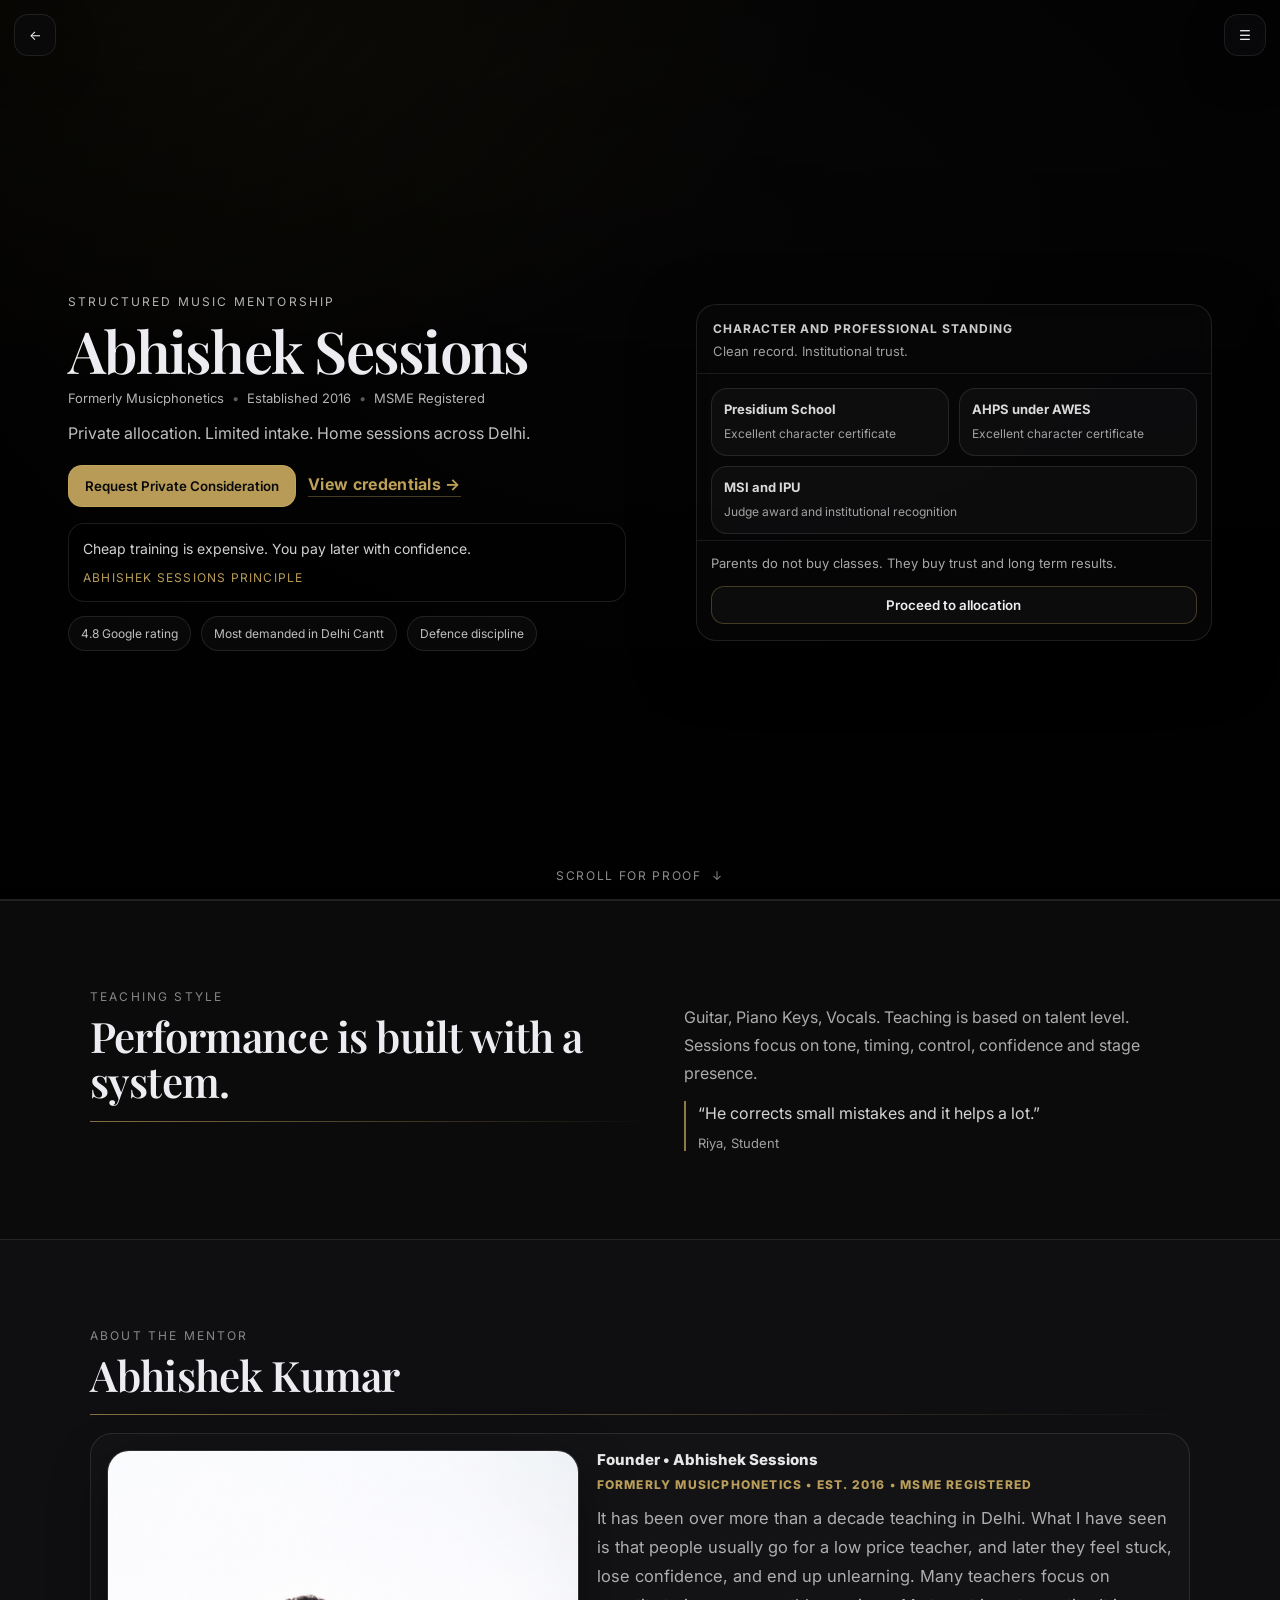
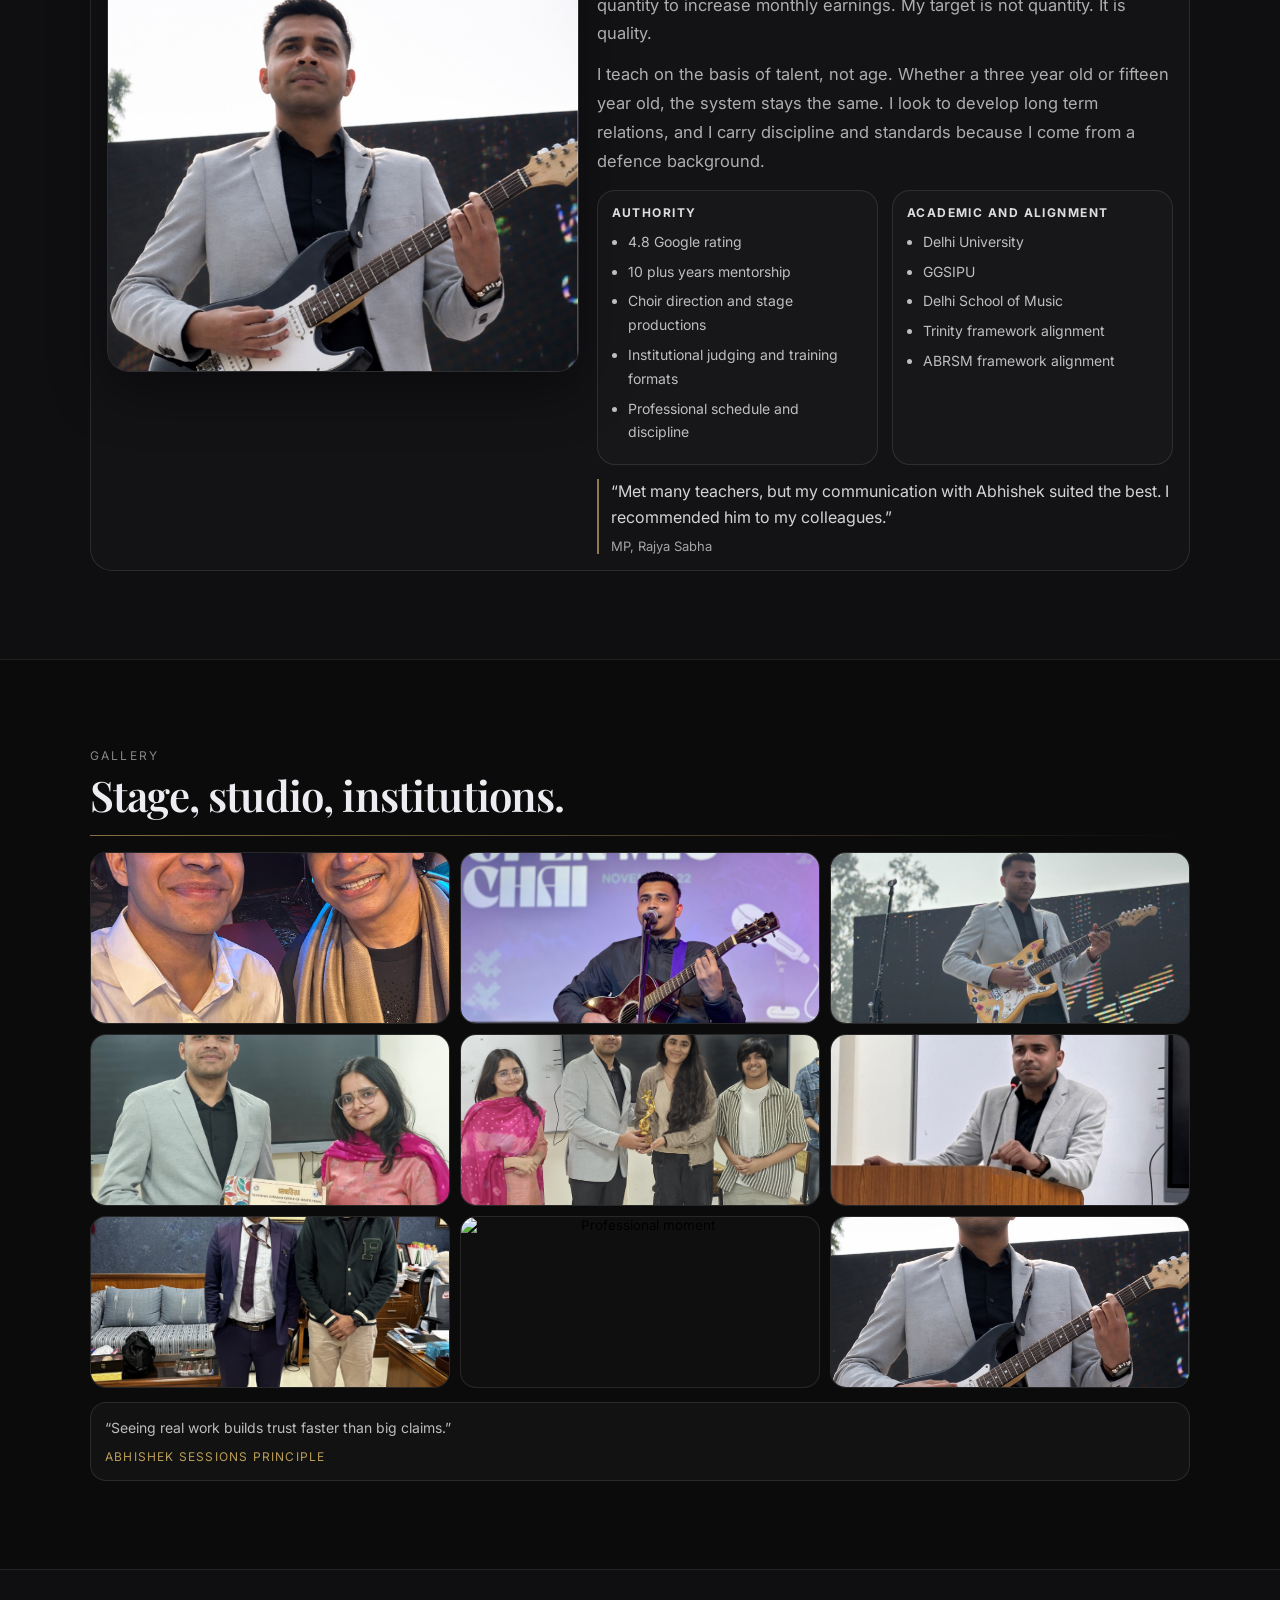
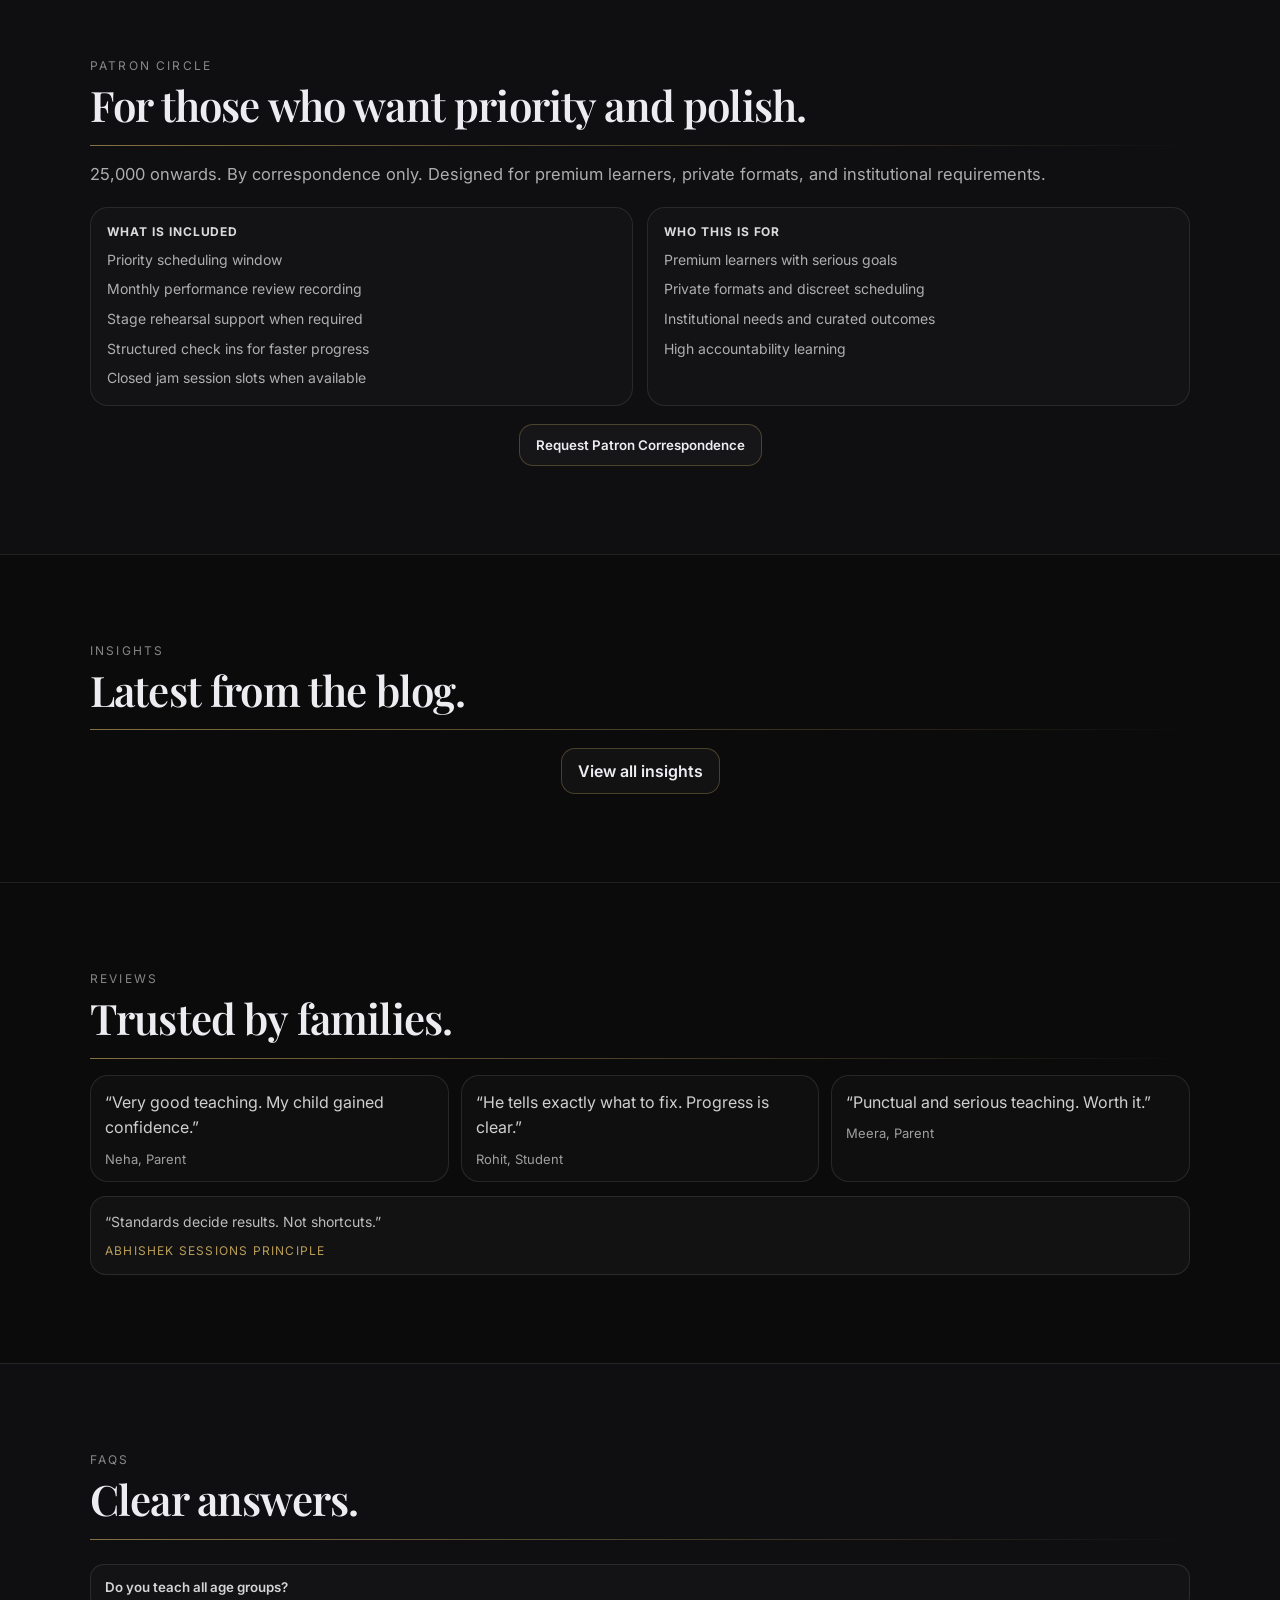
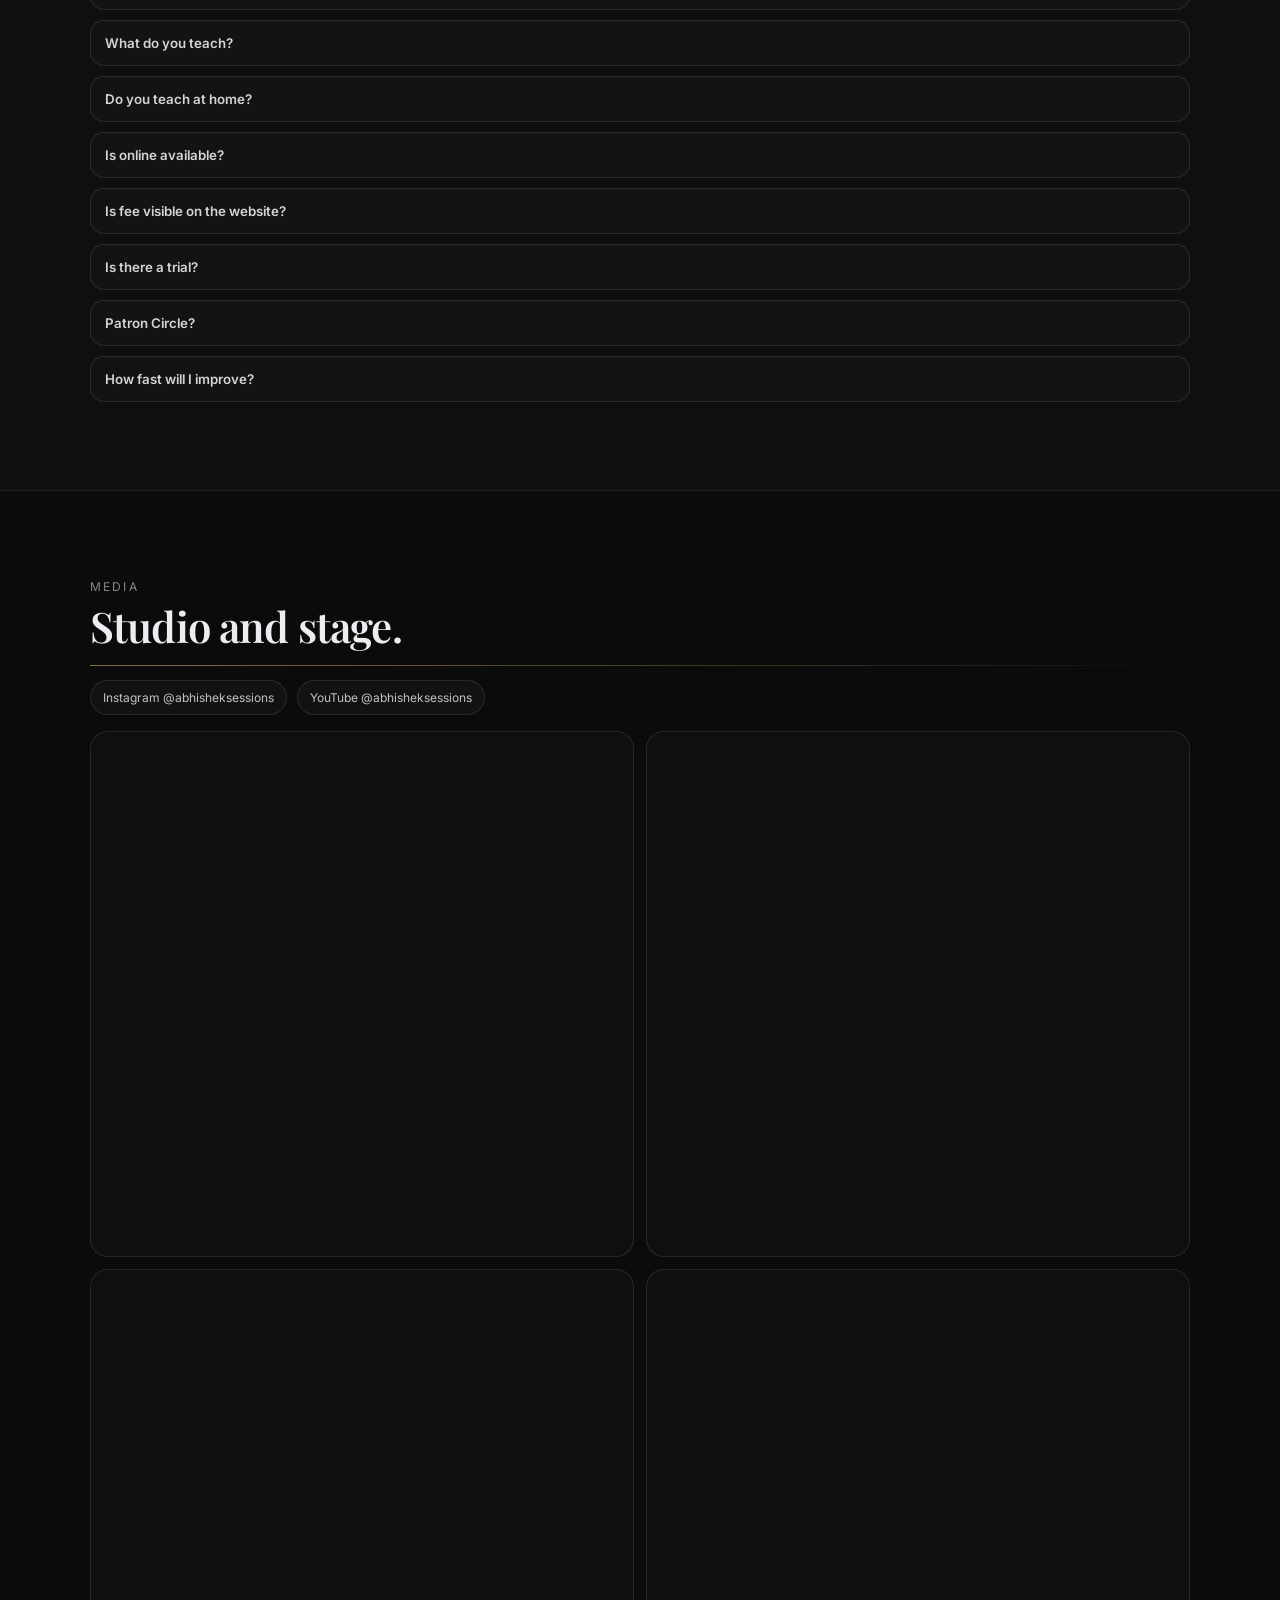
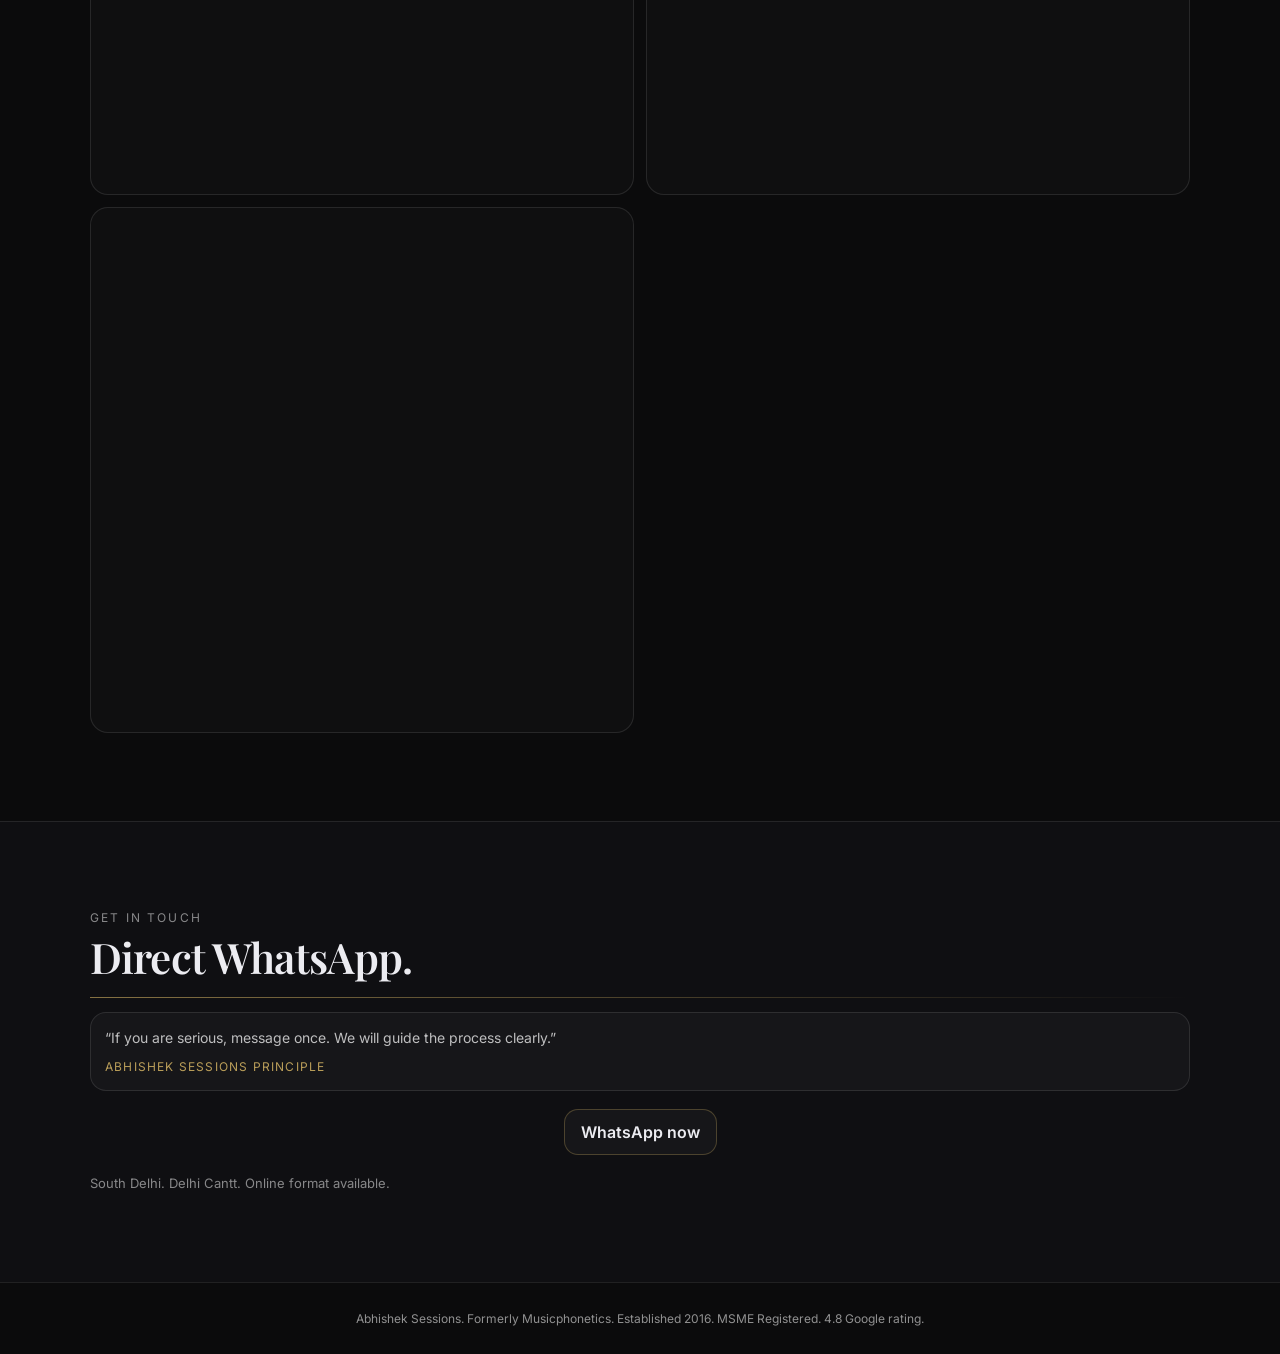
==== commit c09043c8: "Update index.html" ====
--- a/index.html
+++ b/index.html
@@ -45,6 +45,7 @@
       <a href="#reviews" class="nav-link">Reviews</a>
       <a href="#faq" class="nav-link">FAQs</a>
       <a href="#media" class="nav-link">Media</a>
+      <a href="/blog.html" class="nav-link">Insights</a>
       <a href="#contact" class="nav-link">Get in Touch</a>
       <button class="nav-cta" id="openApplyFromMenu">Request Private Consideration</button>
     </nav>
@@ -354,6 +355,21 @@
         </div>
       </div>
     </section>
+    
+    <!-- INSIGHTS (Blog Glimpse) -->
+<section class="section" id="insights">
+  <div class="wrap reveal">
+    <div class="kicker">Insights</div>
+    <h2 class="h2">Latest from the blog.</h2>
+    <div class="rule"></div>
+
+    <div id="blogPreviewGrid" class="blog-preview-grid"></div>
+
+    <div class="center mt">
+      <a class="btn outline" href="/blog.html">View all insights</a>
+    </div>
+  </div>
+</section>
 
     <!-- REVIEWS -->
     <section class="section" id="reviews">
@@ -631,4 +647,4 @@
 
   <script src="script.js"></script>
 </body>
-</html>+</html>
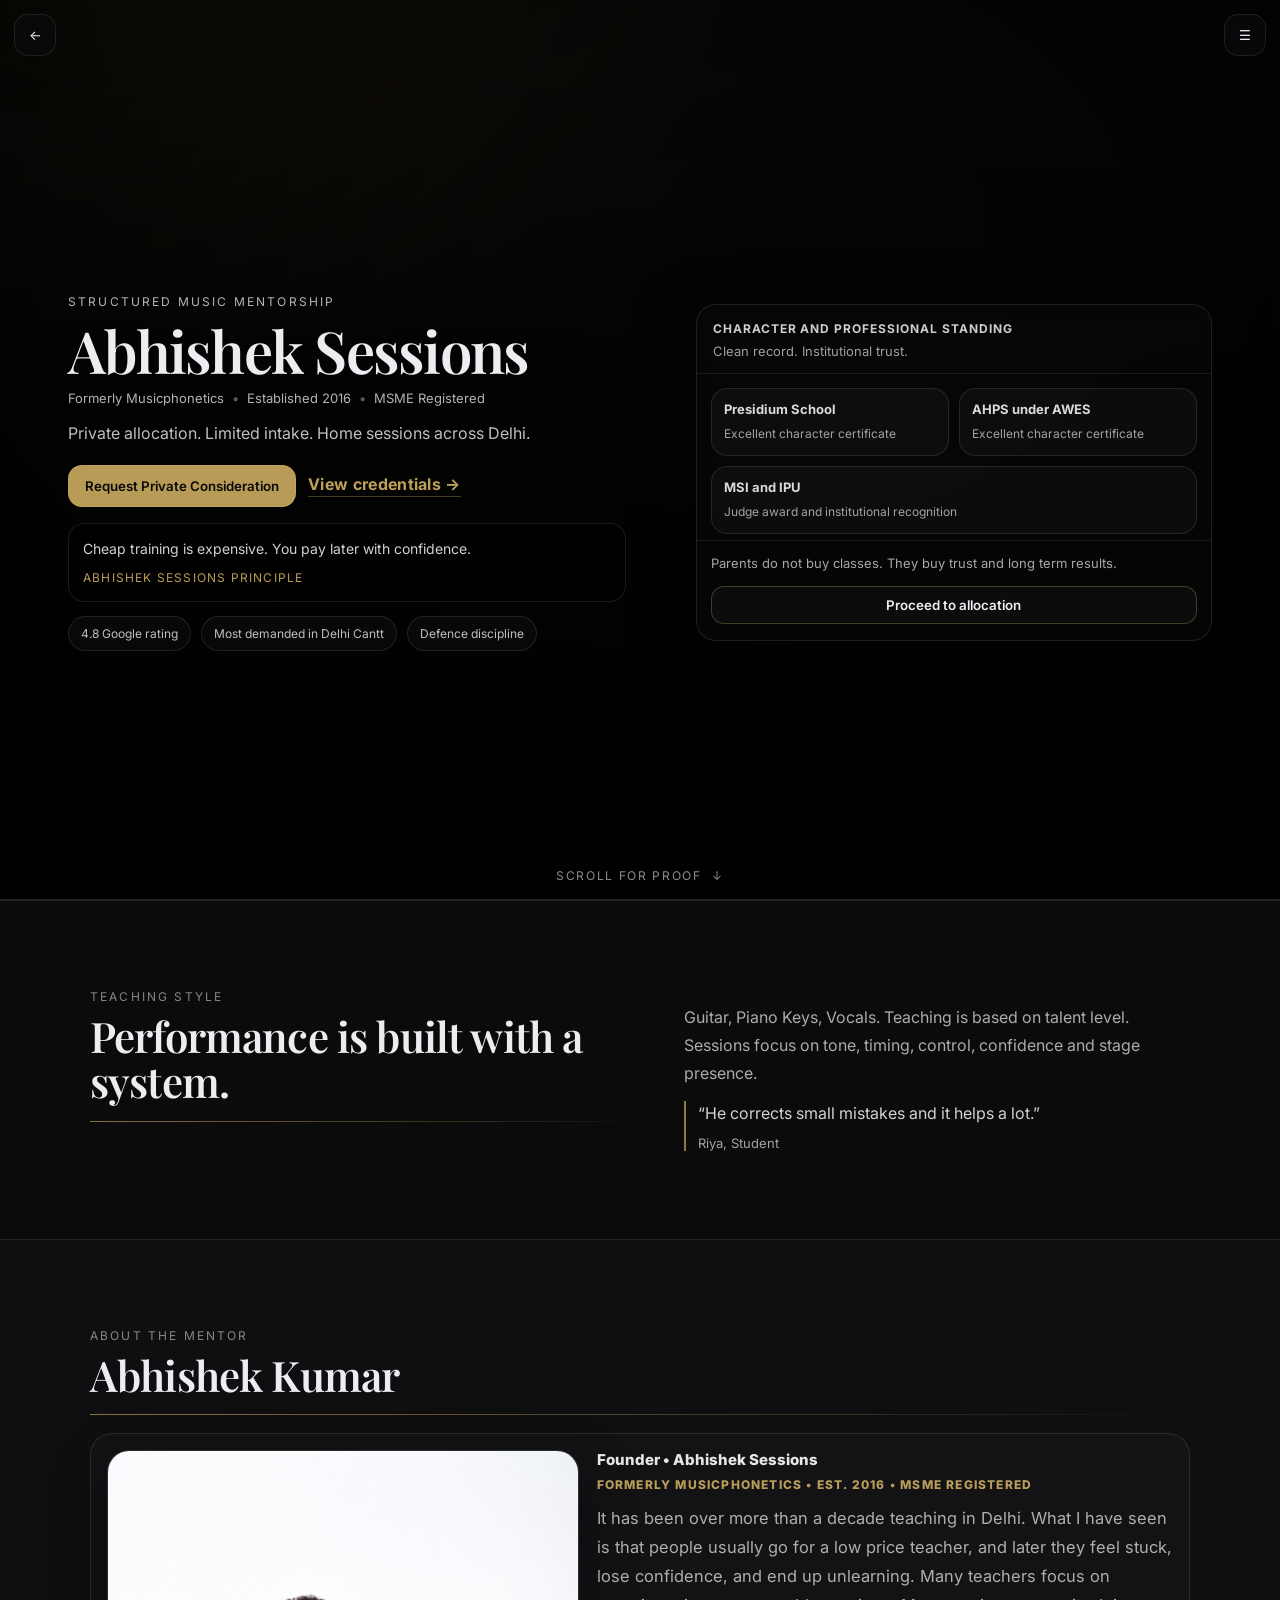
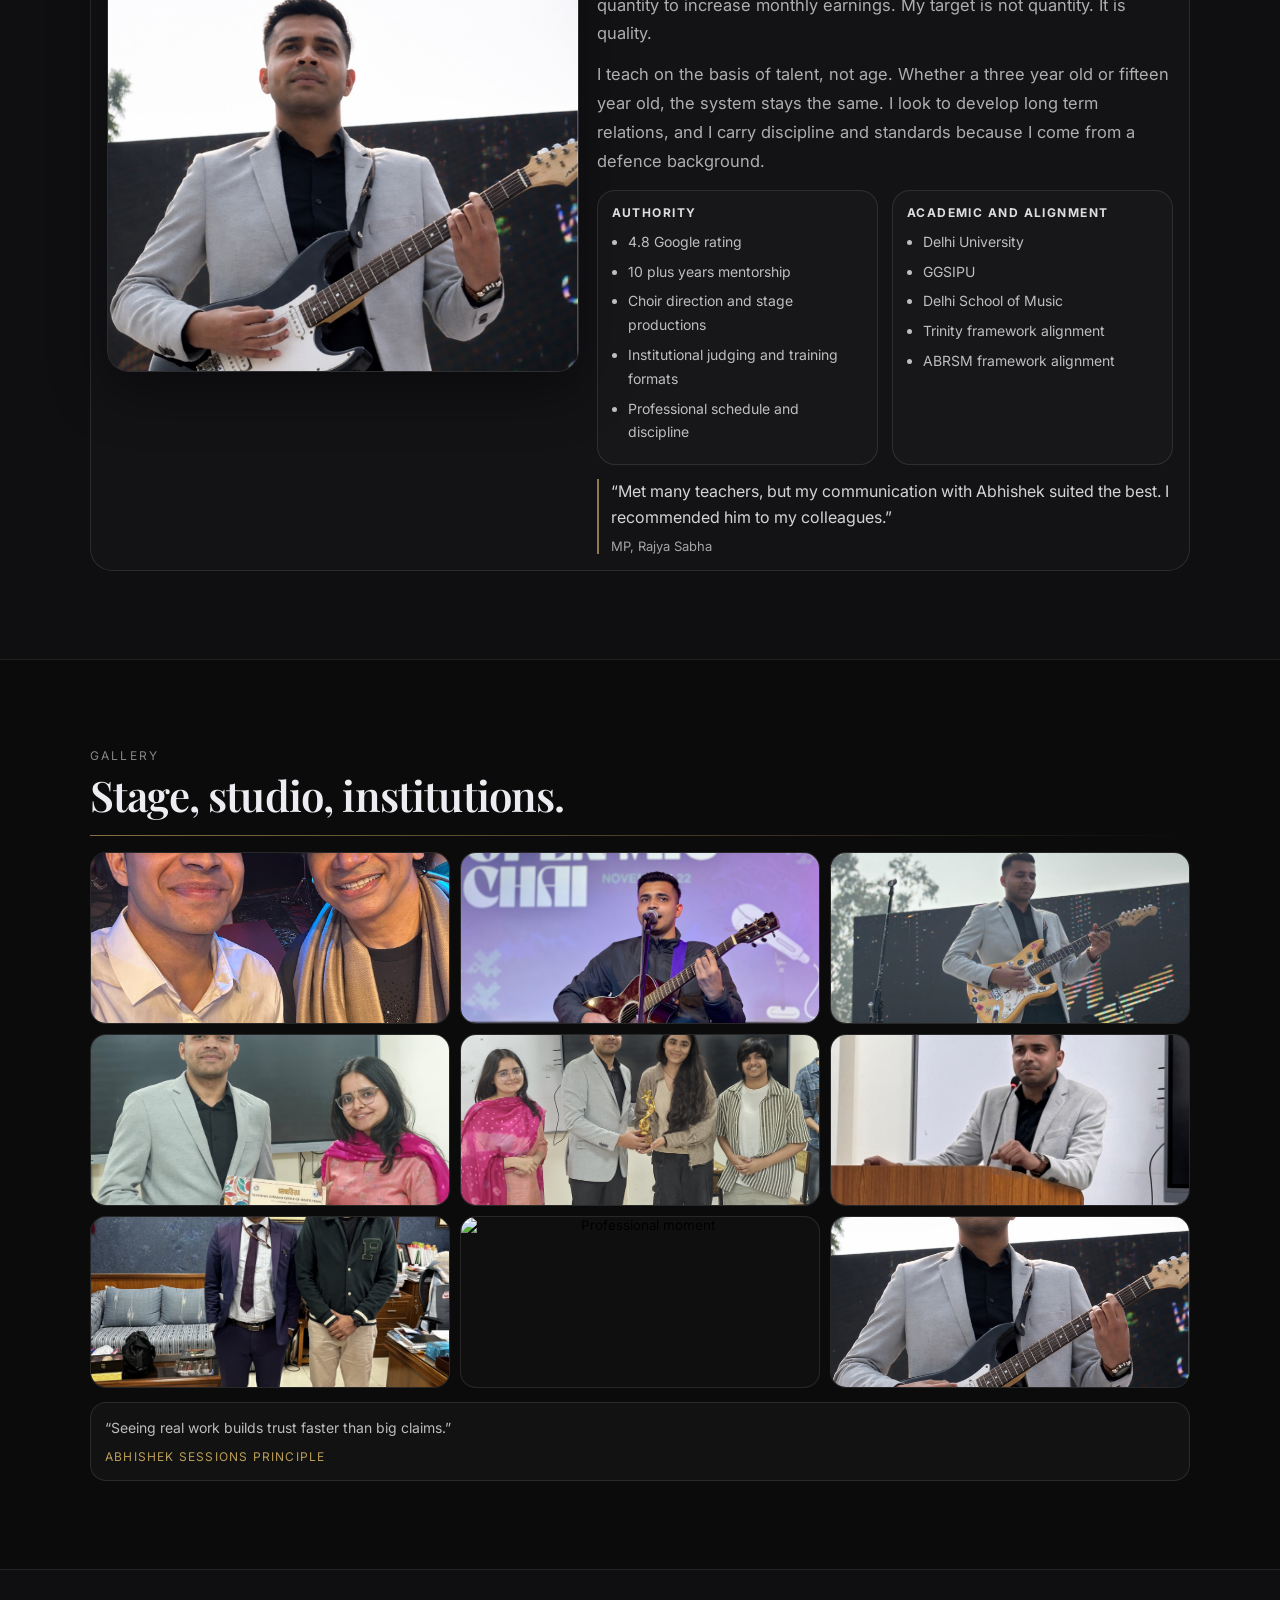
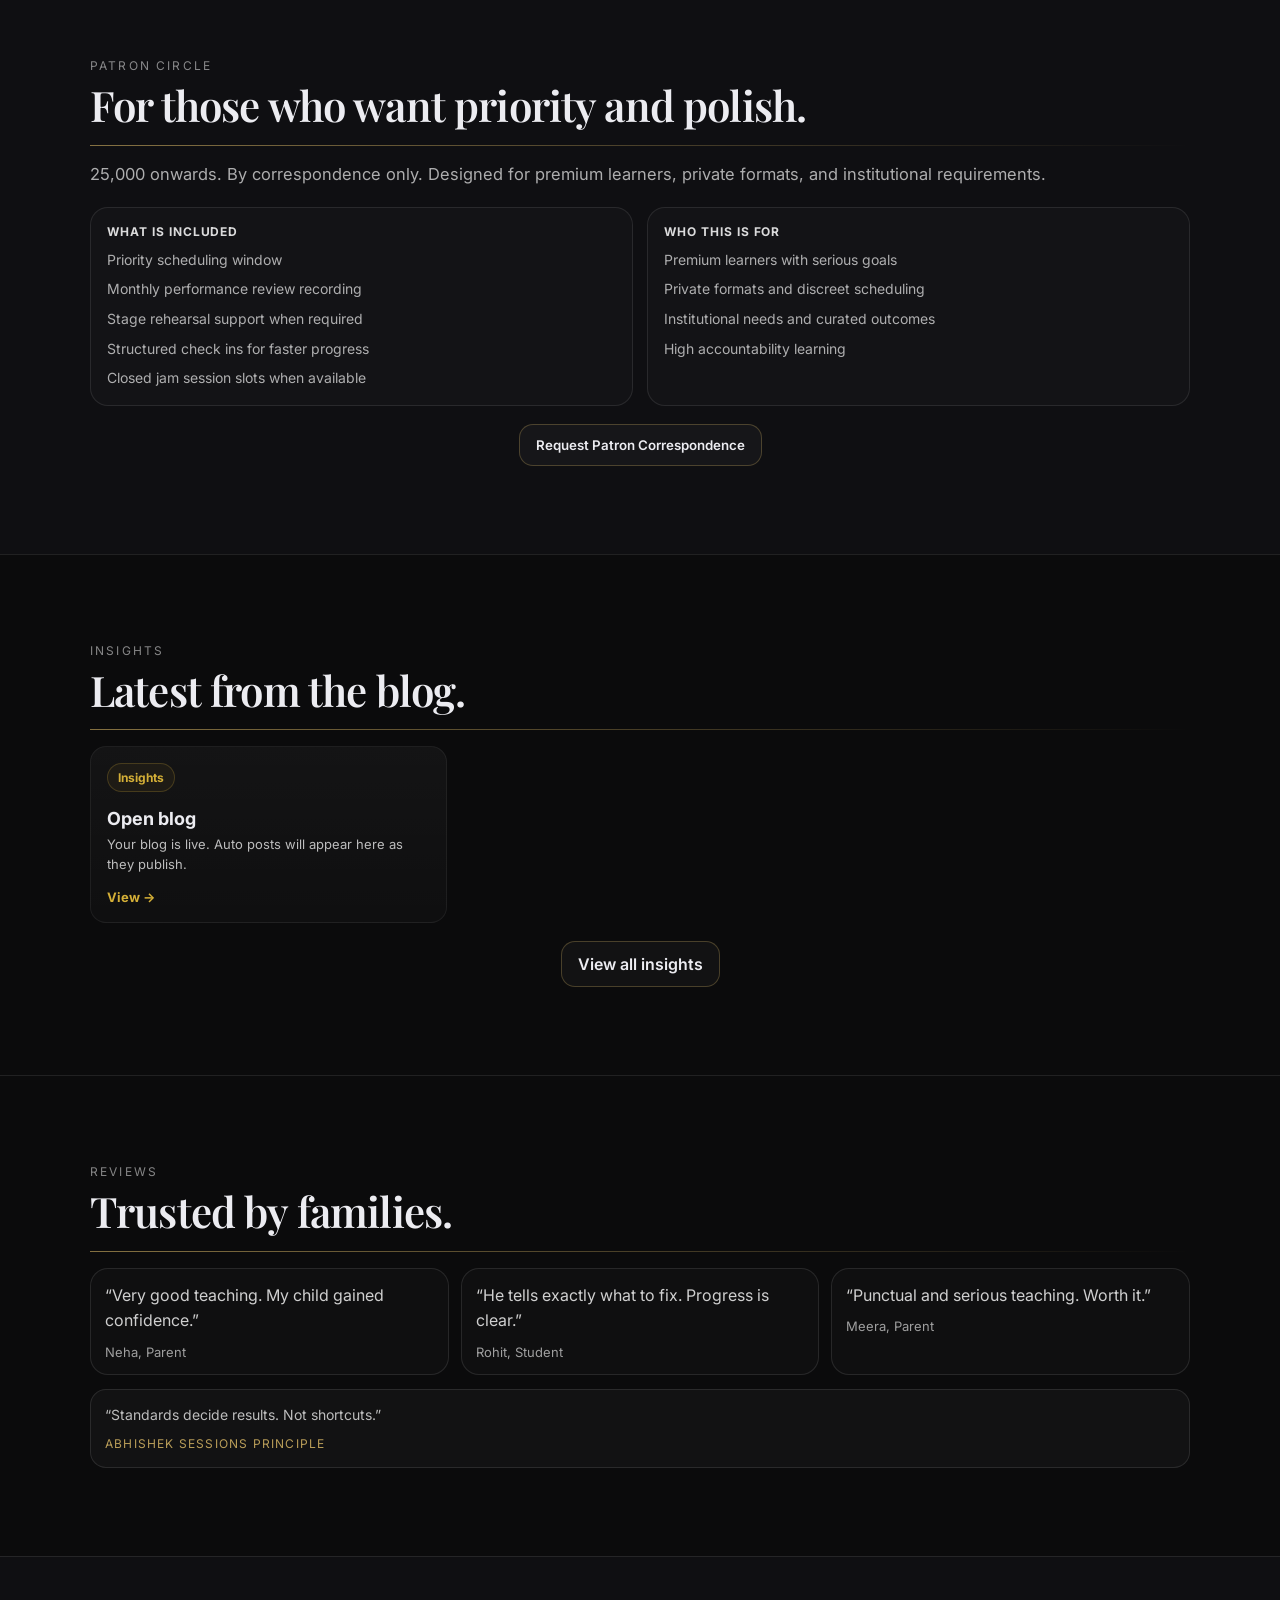
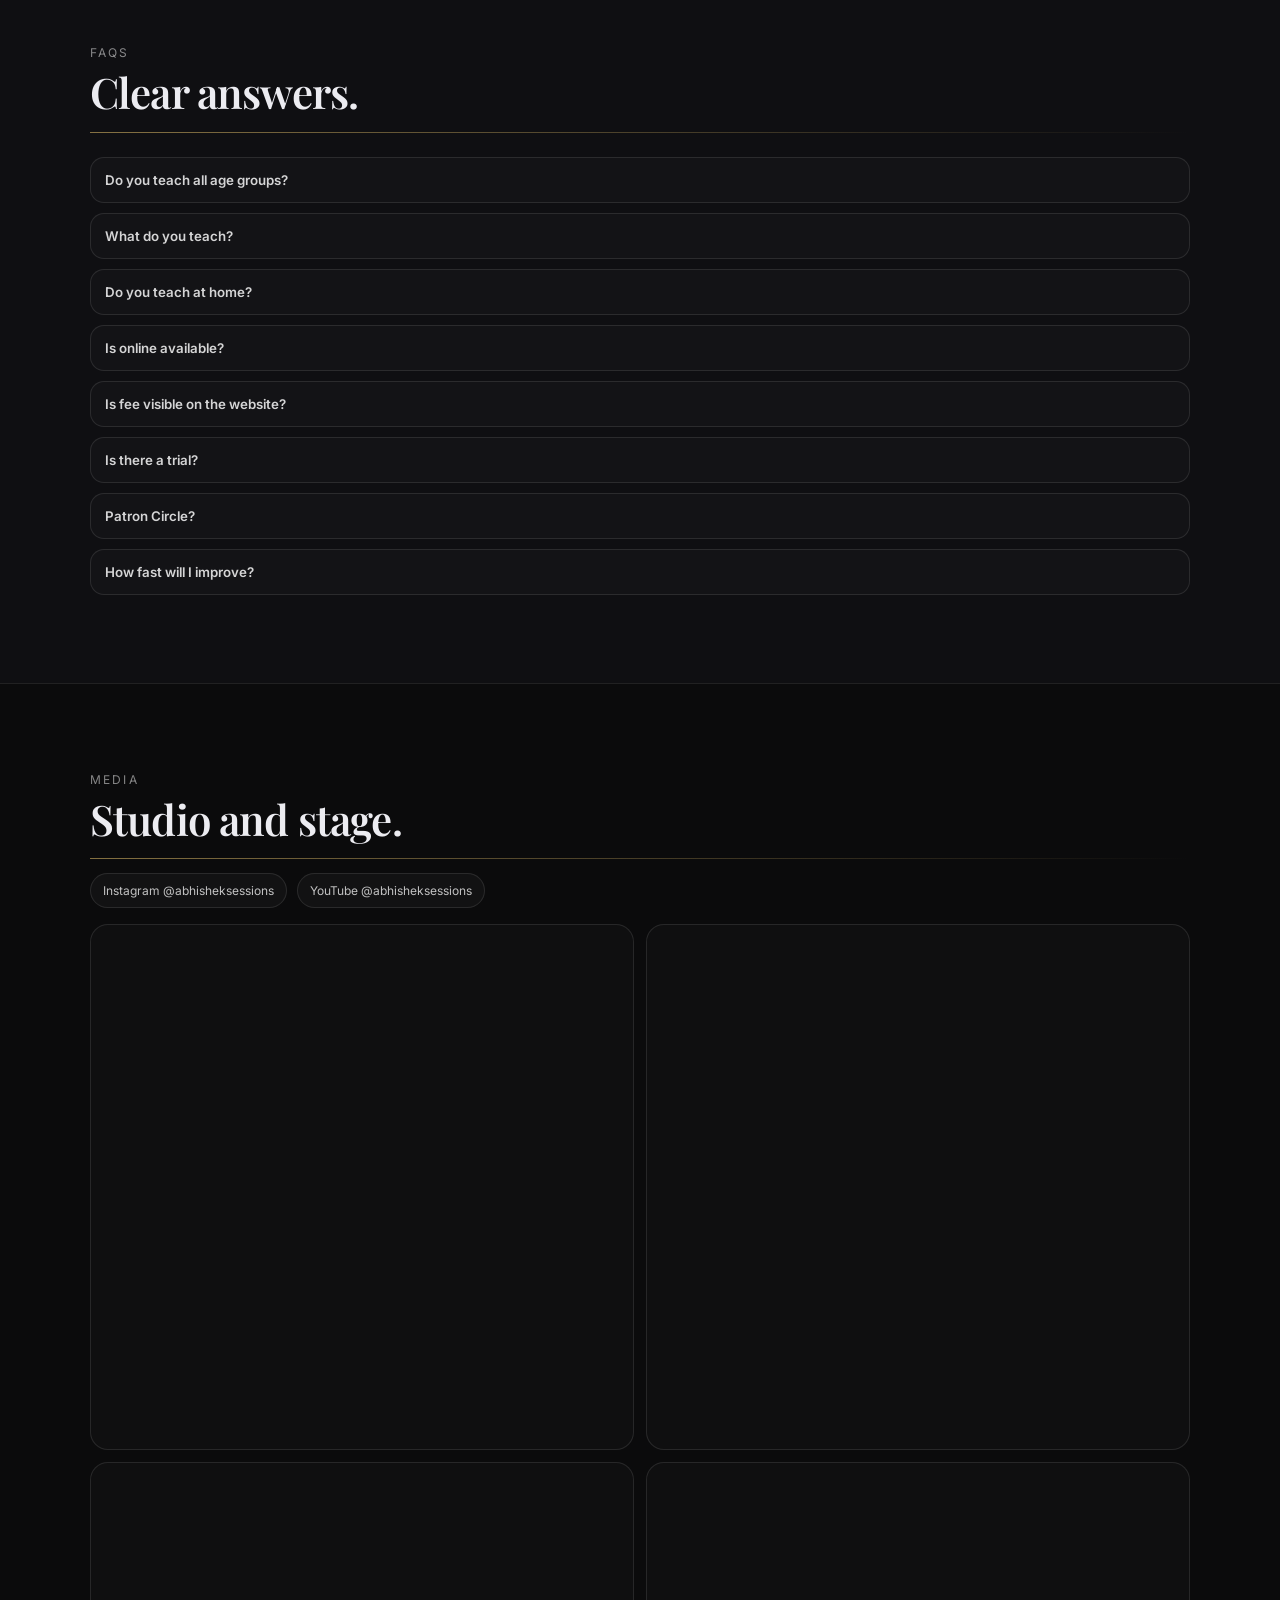
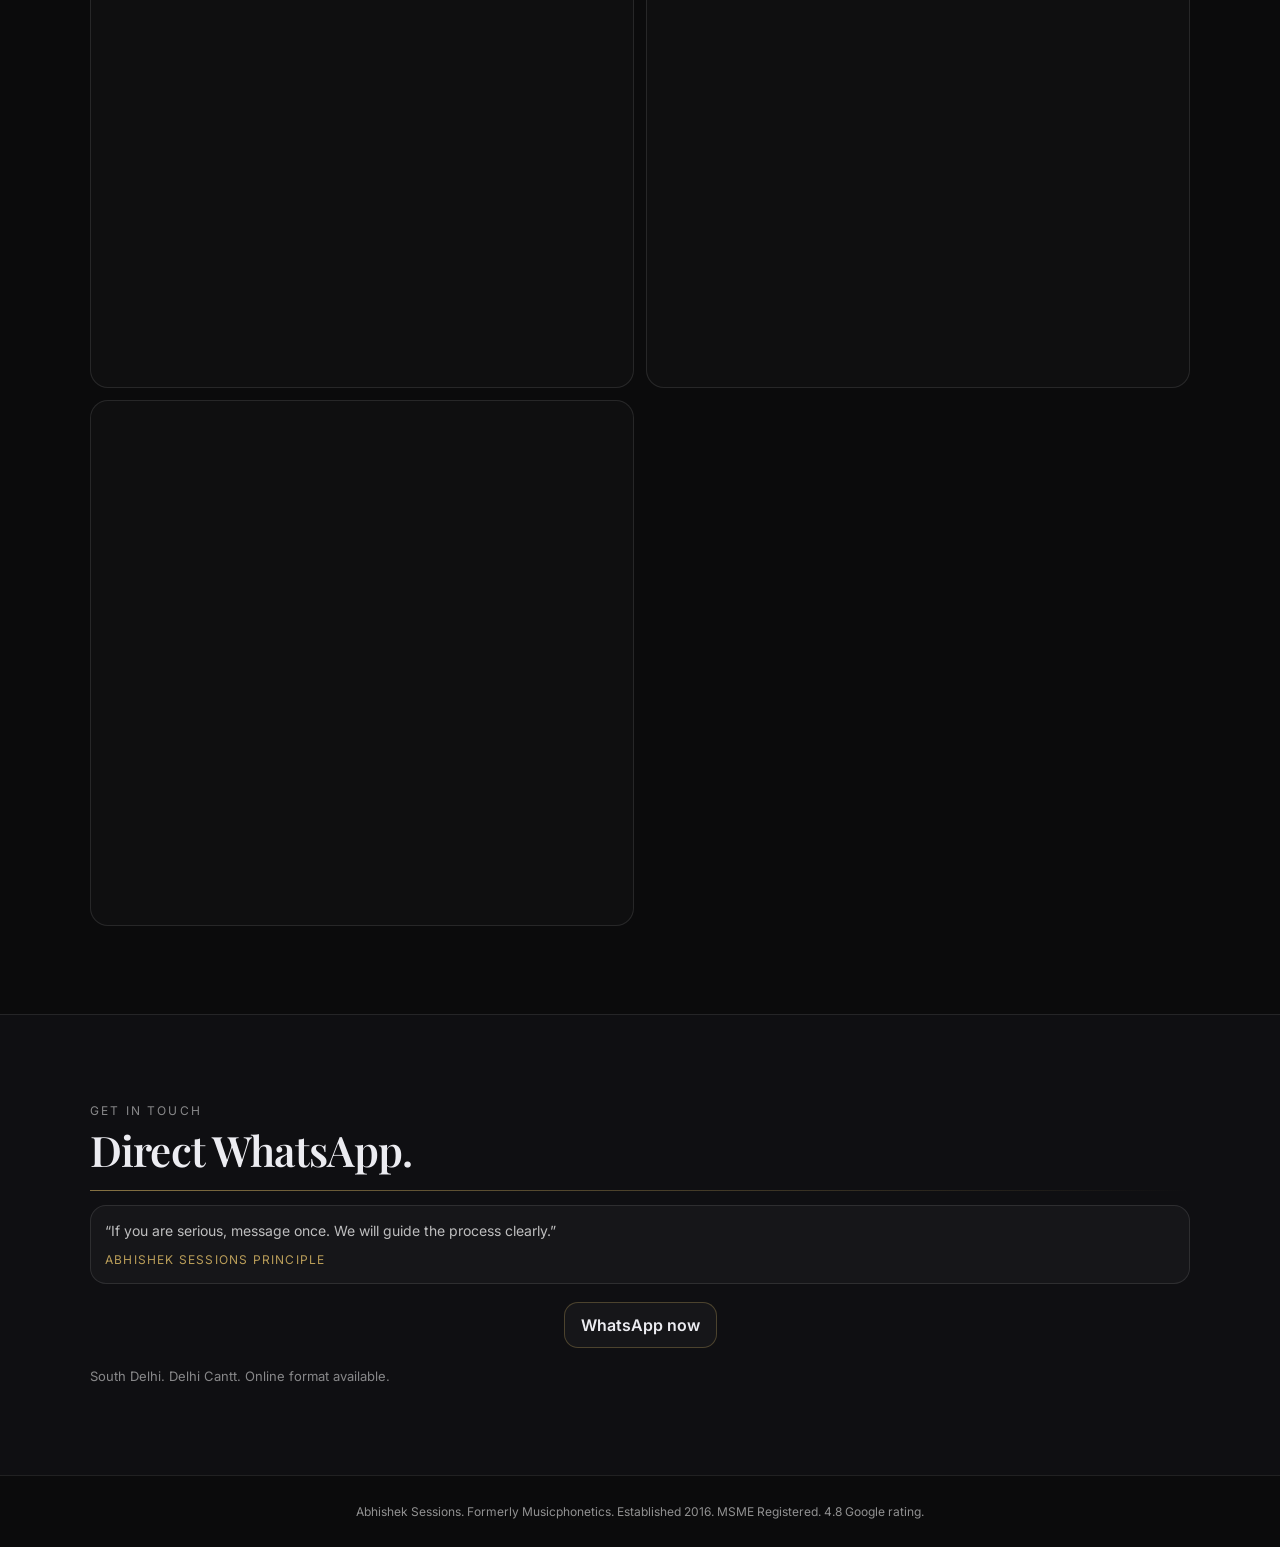
==== commit 89b932db: "Update index.html" ====
--- a/index.html
+++ b/index.html
@@ -37,6 +37,7 @@
     </div>
 
     <nav class="side-links">
+      <a href="/shop.html" class="nav-link">Shop</a>
       <a href="#home" class="nav-link">Home</a>
       <a href="#method" class="nav-link">Teaching Style</a>
       <a href="#about" class="nav-link">About the Mentor</a>
--- a/styles.css
+++ b/styles.css
@@ -724,4 +724,29 @@
   .hero-title{font-size:40px}
   .trust-seals{grid-template-columns:1fr}
   .h2{font-size:36px}
-}+}
+.blog-preview-grid{
+  display:grid;
+  grid-template-columns:repeat(3,minmax(0,1fr));
+  gap:14px;
+  margin-top:16px;
+}
+.blog-preview-card{
+  border:1px solid rgba(255,255,255,.06);
+  background: linear-gradient(180deg, rgba(255,255,255,.04), rgba(255,255,255,.02));
+  border-radius:16px;
+  padding:16px;
+}
+.blog-preview-card .tag{
+  display:inline-flex;gap:8px;align-items:center;
+  padding:6px 10px;border-radius:999px;
+  border:1px solid rgba(212,175,55,.22);
+  color:#d4af37;font-size:12px;font-weight:700;
+  background: rgba(212,175,55,.06);
+  margin-bottom:10px;
+}
+.blog-preview-card h3{margin:6px 0 6px;font-size:18px}
+.blog-preview-card p{margin:0 0 12px;color:rgba(255,255,255,.72);font-size:13px;line-height:1.5}
+.blog-preview-card a{color:inherit;text-decoration:none}
+.blog-preview-card .read{color:#d4af37;font-weight:700;font-size:13px}
+@media (max-width:900px){ .blog-preview-grid{grid-template-columns:1fr} }
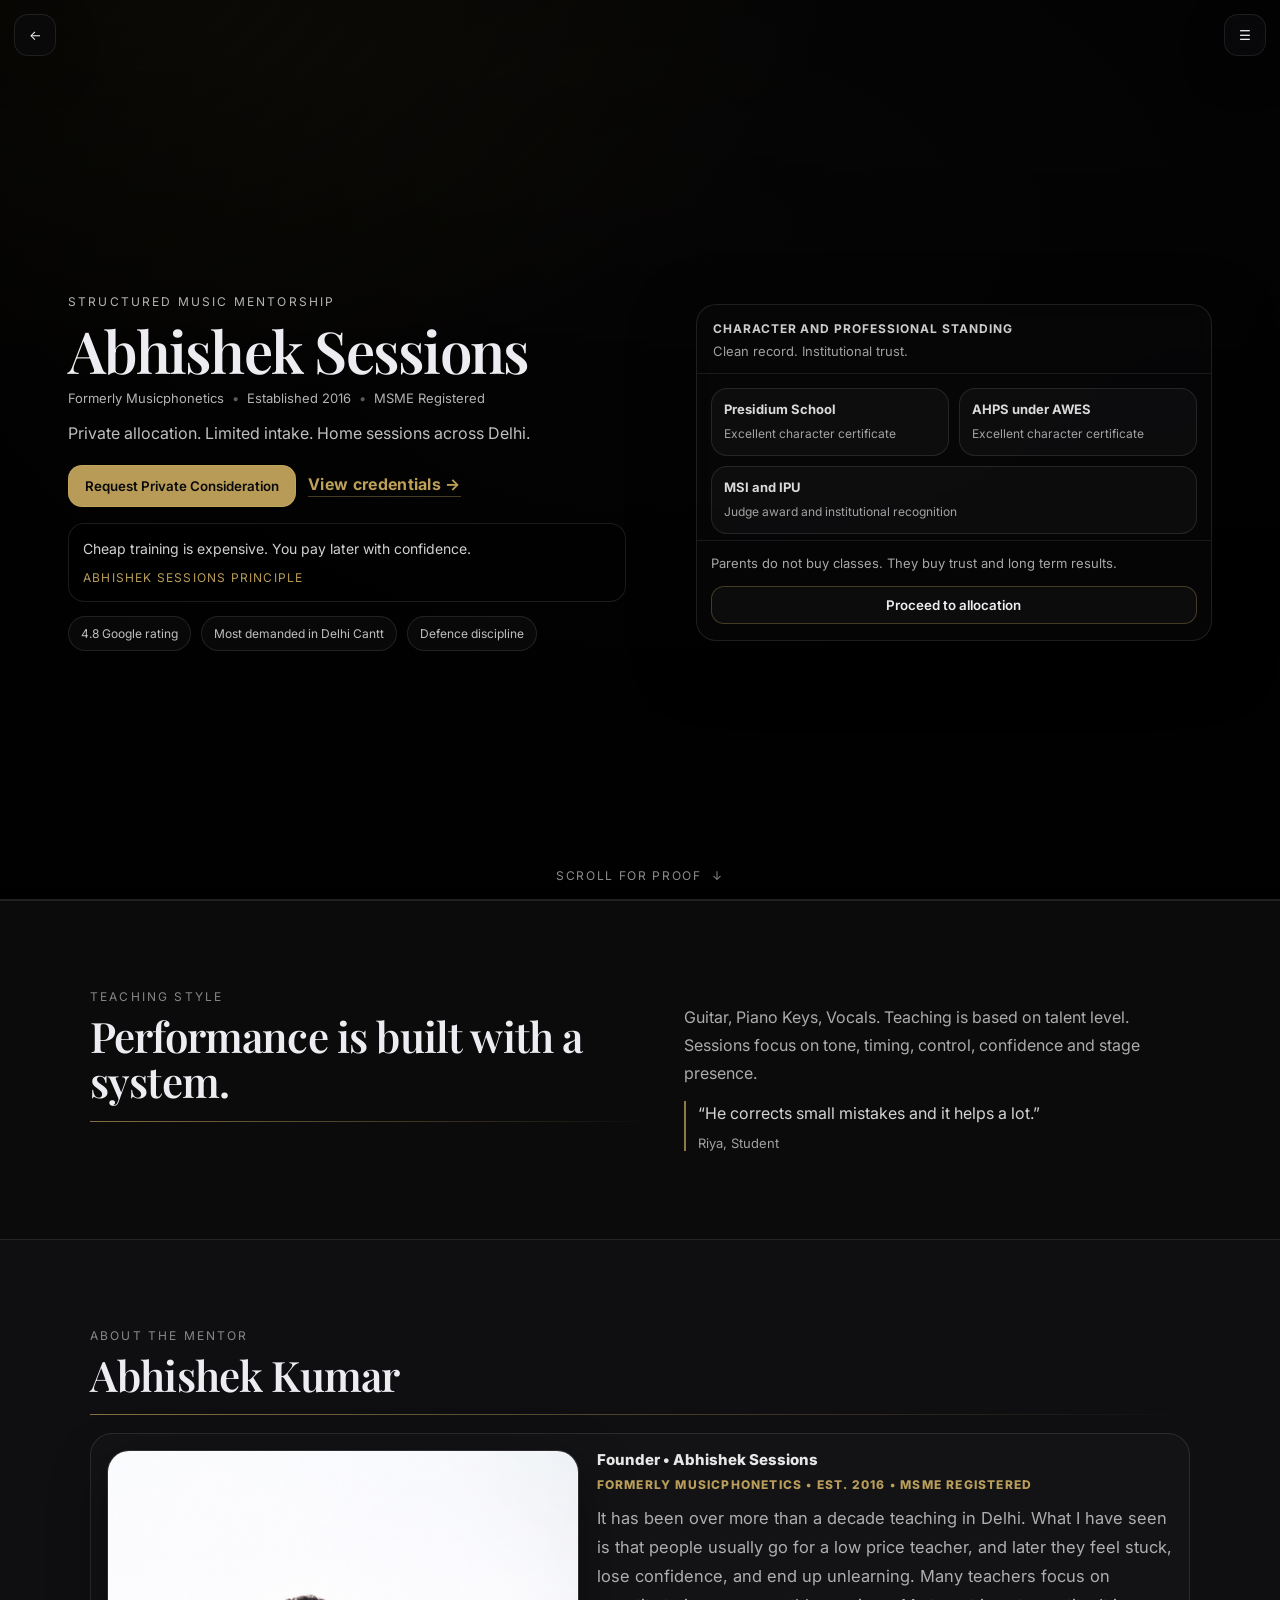
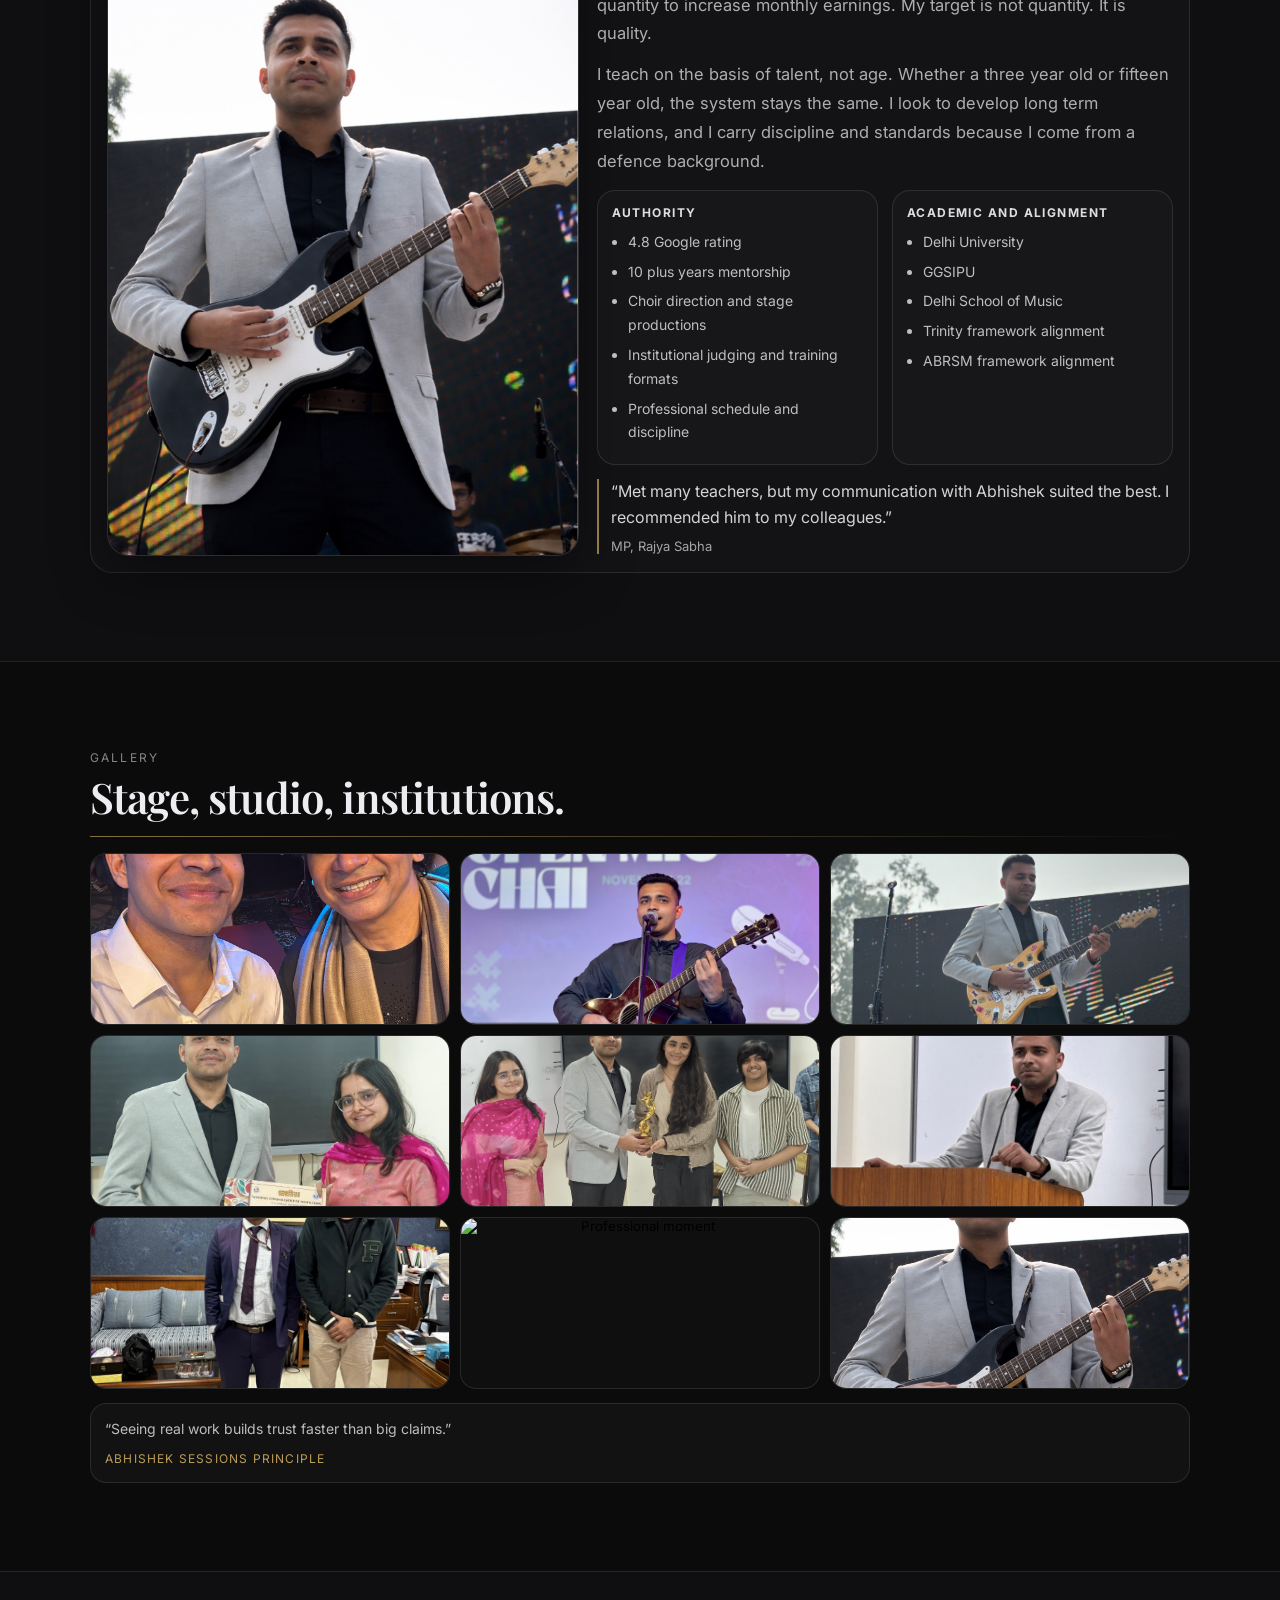
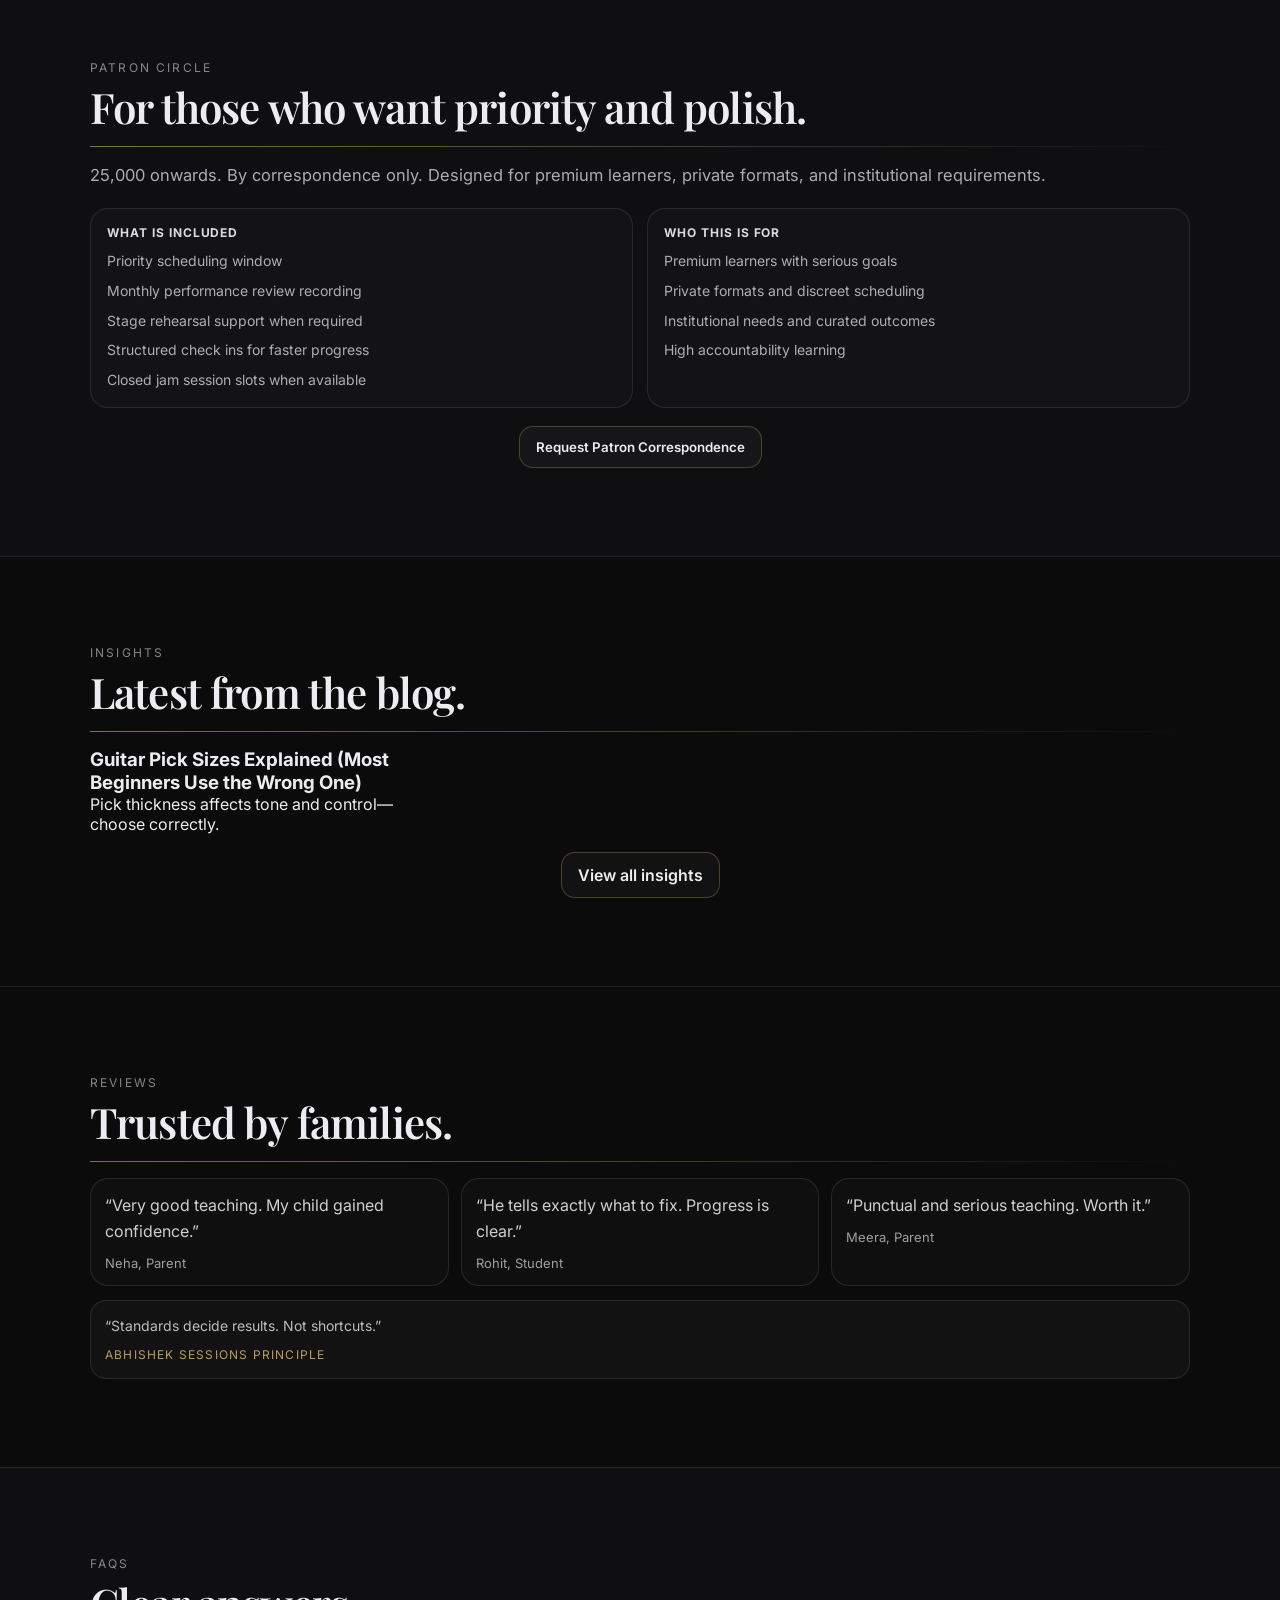
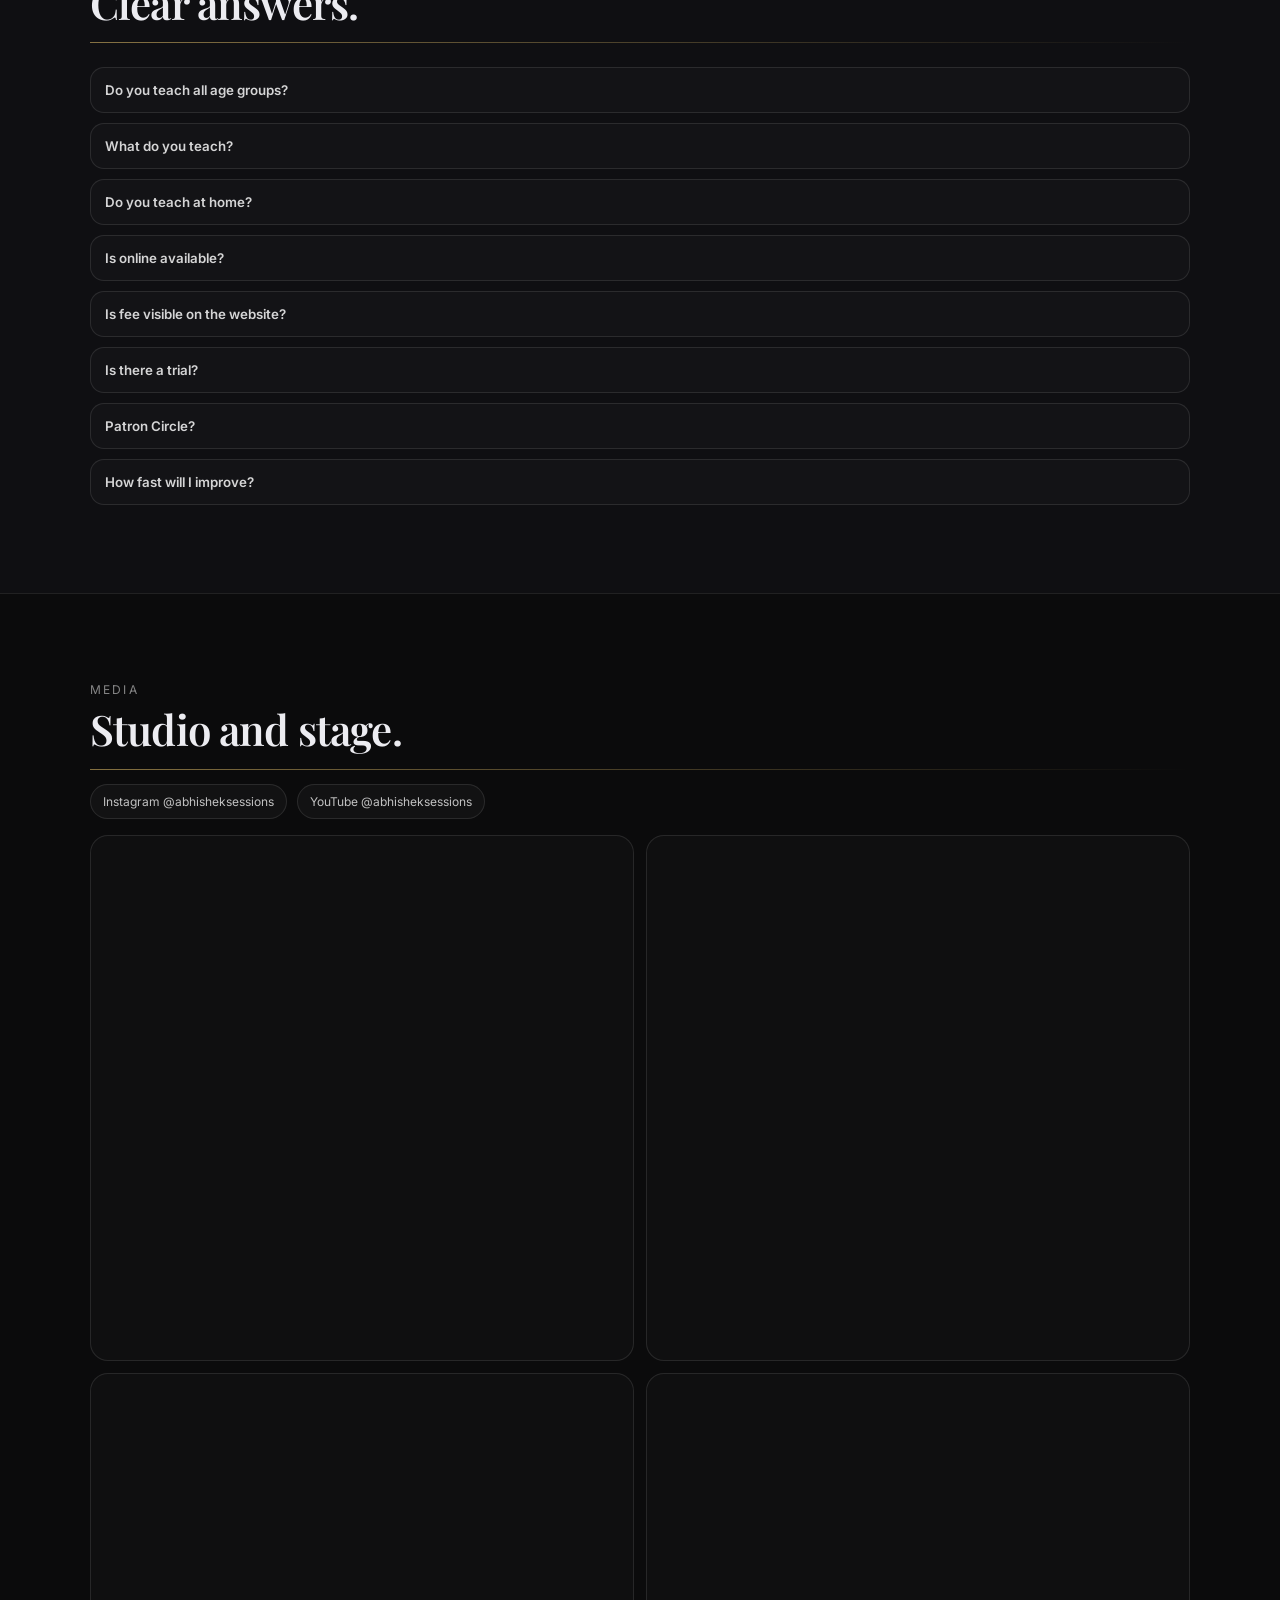
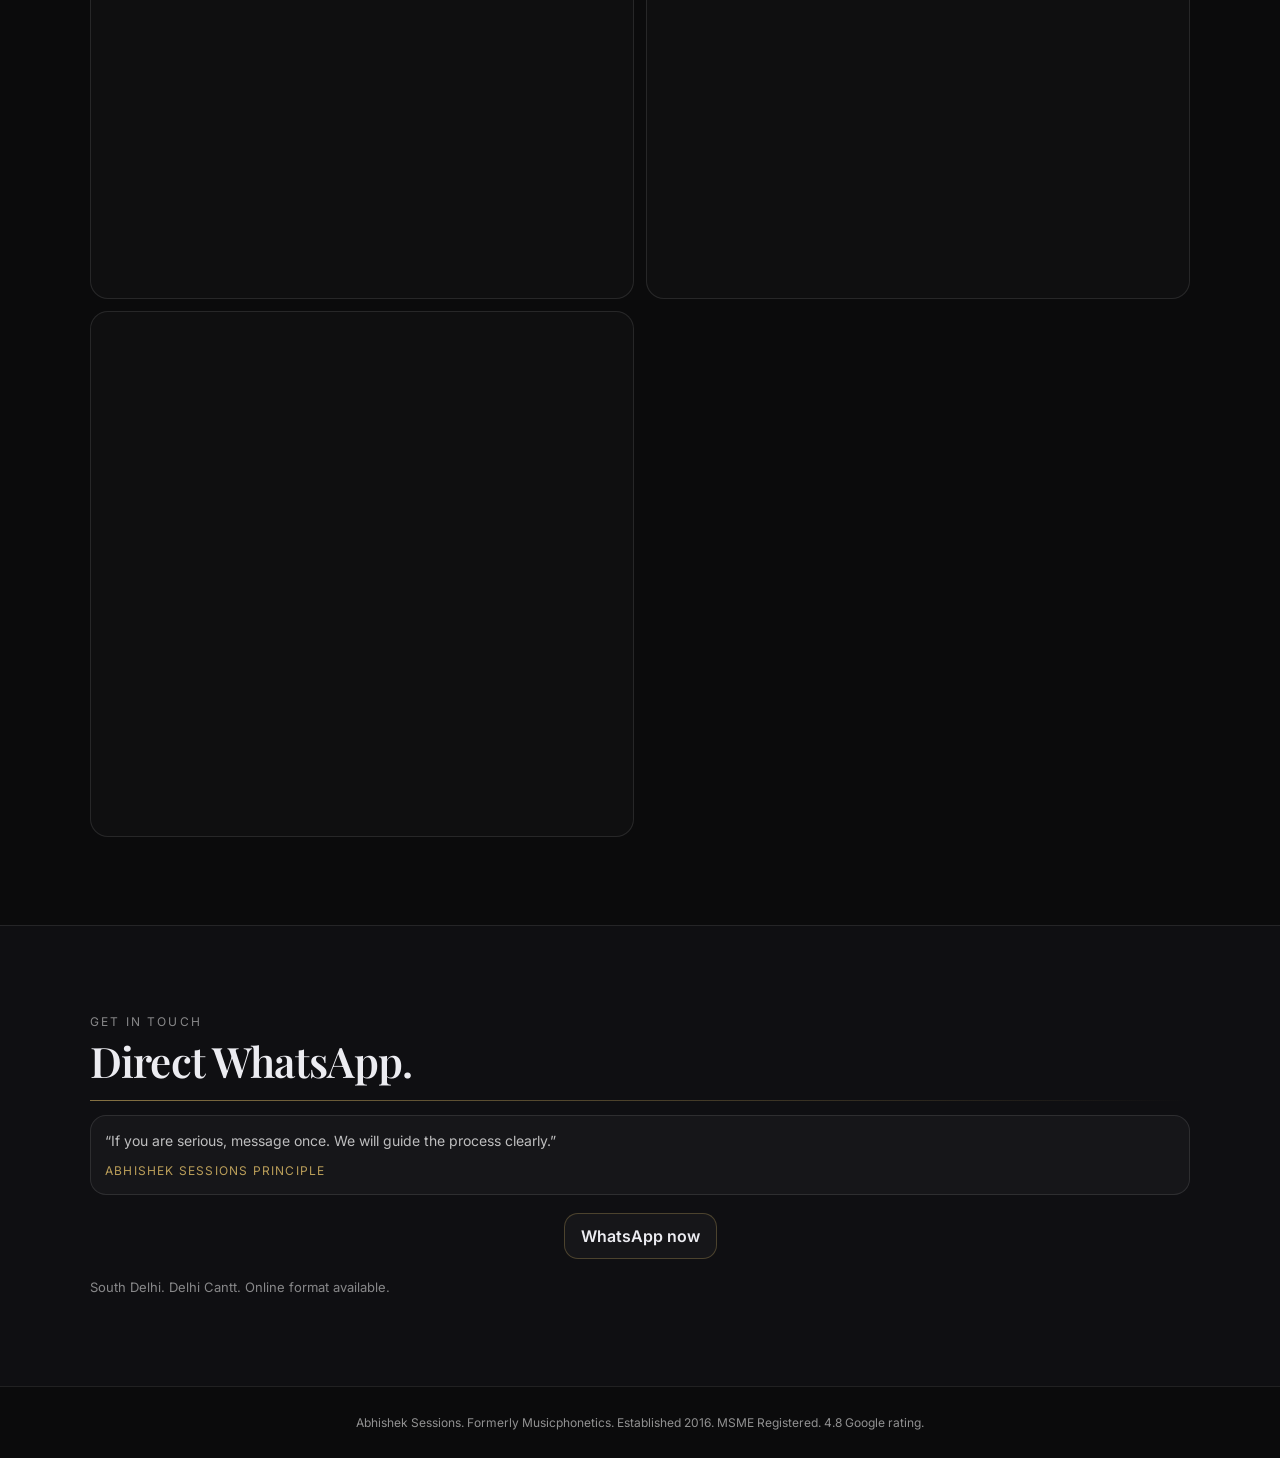
==== commit 07634a58: "Update index.html" ====
--- a/index.html
+++ b/index.html
@@ -647,5 +647,34 @@
   </div>
 
   <script src="script.js"></script>
+  <script>
+
+fetch("/blog/index.json")
+.then(r => r.json())
+.then(data => {
+
+let posts = data.posts.slice(0,3)
+
+let html = ""
+
+posts.forEach(p => {
+
+html += `
+<a href="/post.html?post=${p.url}" class="blog-card">
+
+<h3>${p.title}</h3>
+
+<p>${p.excerpt}</p>
+
+</a>
+`
+
+})
+
+document.getElementById("blogPreviewGrid").innerHTML = html
+
+})
+
+</script>
 </body>
 </html>
--- a/styles.css
+++ b/styles.css
@@ -366,25 +366,48 @@
   background:rgba(255,255,255,.02);
   padding:16px;
 }
+/* --- ABOUT: make photo height match the right box perfectly --- */
+
 .mentor-split{
-  display:grid;
+  display: grid;
   grid-template-columns: 0.9fr 1.1fr;
-  gap:18px;
-  align-items:start;
-}
+  gap: 18px;
+
+  /* IMPORTANT: this makes both columns equal height */
+  align-items: stretch;
+}
+
 .mentor-image{
-  border-radius:22px;
-  overflow:hidden;
-  border:1px solid rgba(255,255,255,.10);
-  background:rgba(255,255,255,.02);
+  border-radius: 22px;
+  overflow: hidden;
+  border: 1px solid rgba(255,255,255,.10);
+  background: rgba(255,255,255,.02);
   box-shadow: 0 18px 55px rgba(0,0,0,.45);
-}
+
+  /* IMPORTANT: allow it to stretch full column height */
+  height: 100%;
+  min-height: 520px; /* keeps it premium even if right side is short */
+}
+
 .mentor-image img{
-  width:100%;
-  height:100%;
-  max-height:520px;
-  object-fit:cover;
-  object-position:center top;
+  width: 100%;
+  height: 100%;
+
+  /* IMPORTANT: no distortion + fills nicely */
+  object-fit: cover;
+  object-position: center top;
+
+  display: block;
+}
+
+/* Mobile: stack layout, image should not become too tall */
+@media (max-width: 820px){
+  .mentor-split{
+    grid-template-columns: 1fr;
+  }
+  .mentor-image{
+    min-height: 360px;
+  }
 }
 .mentor-title{
   font-weight:800;
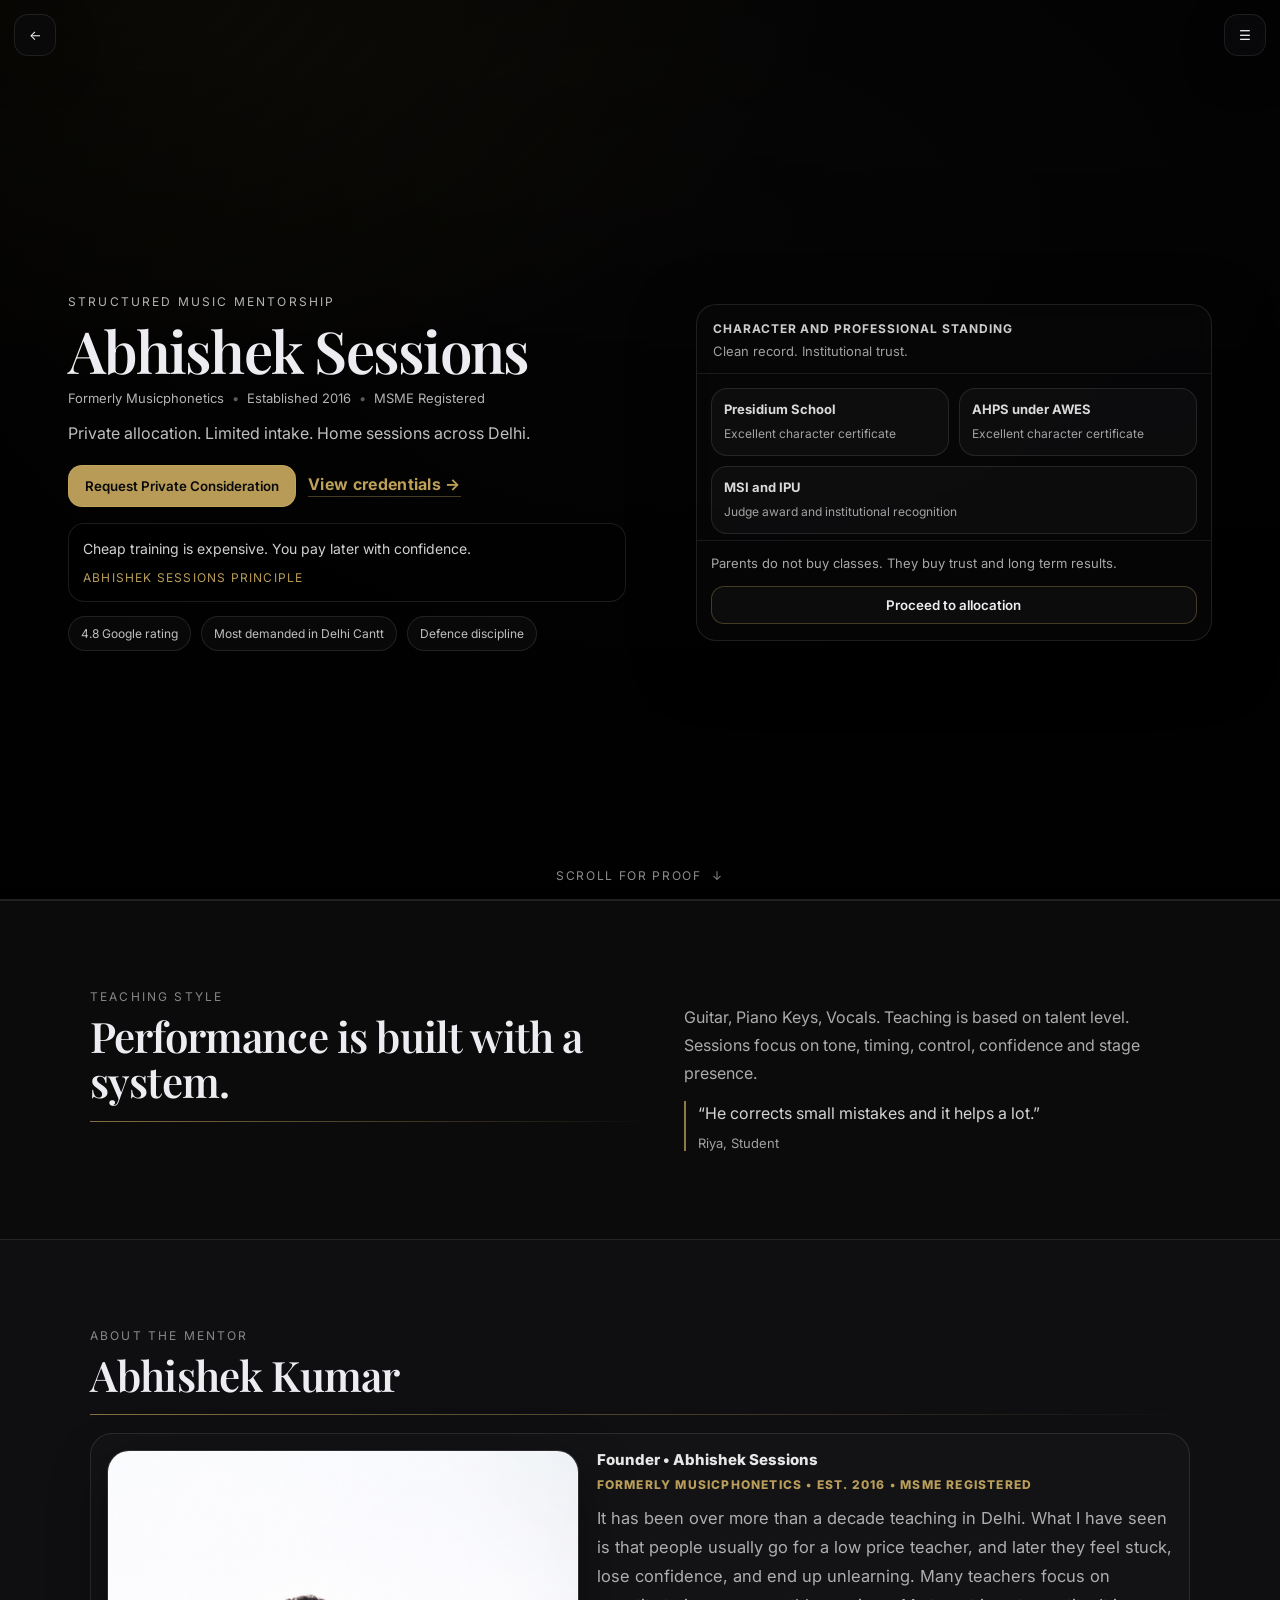
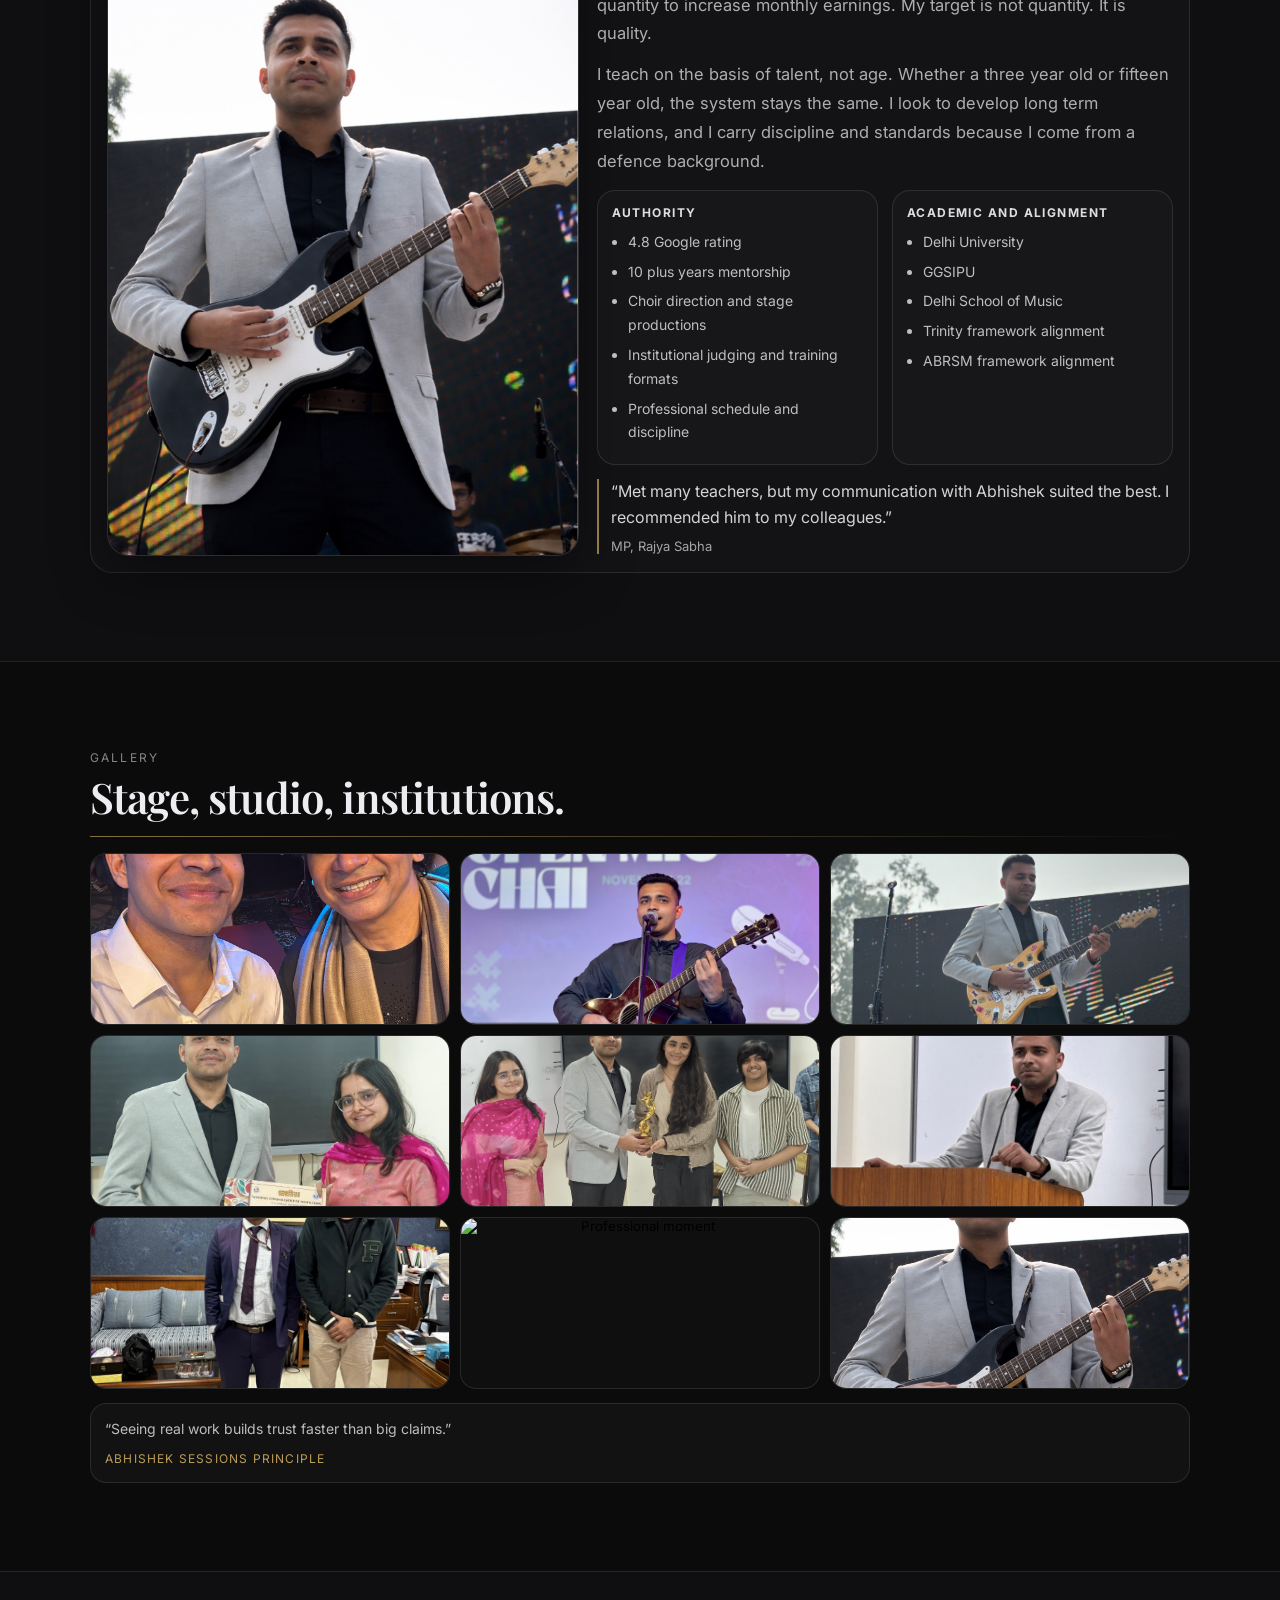
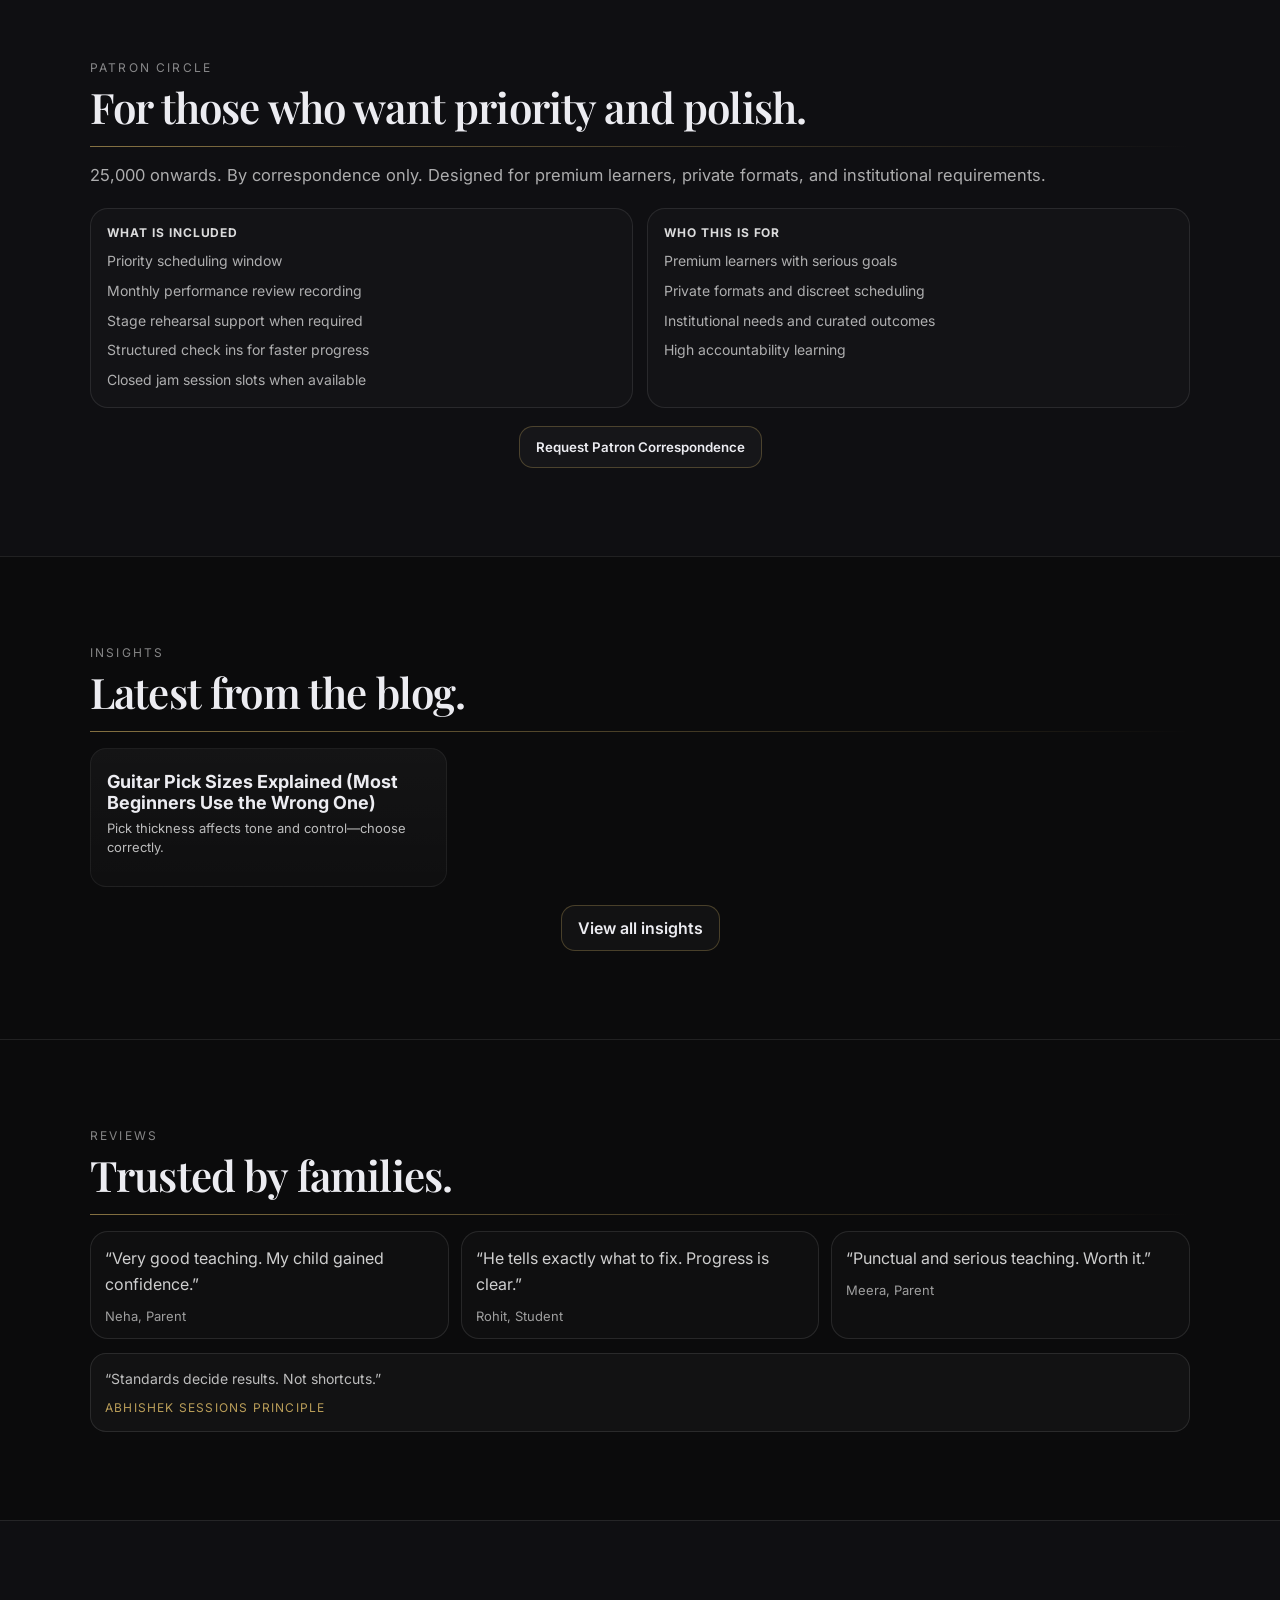
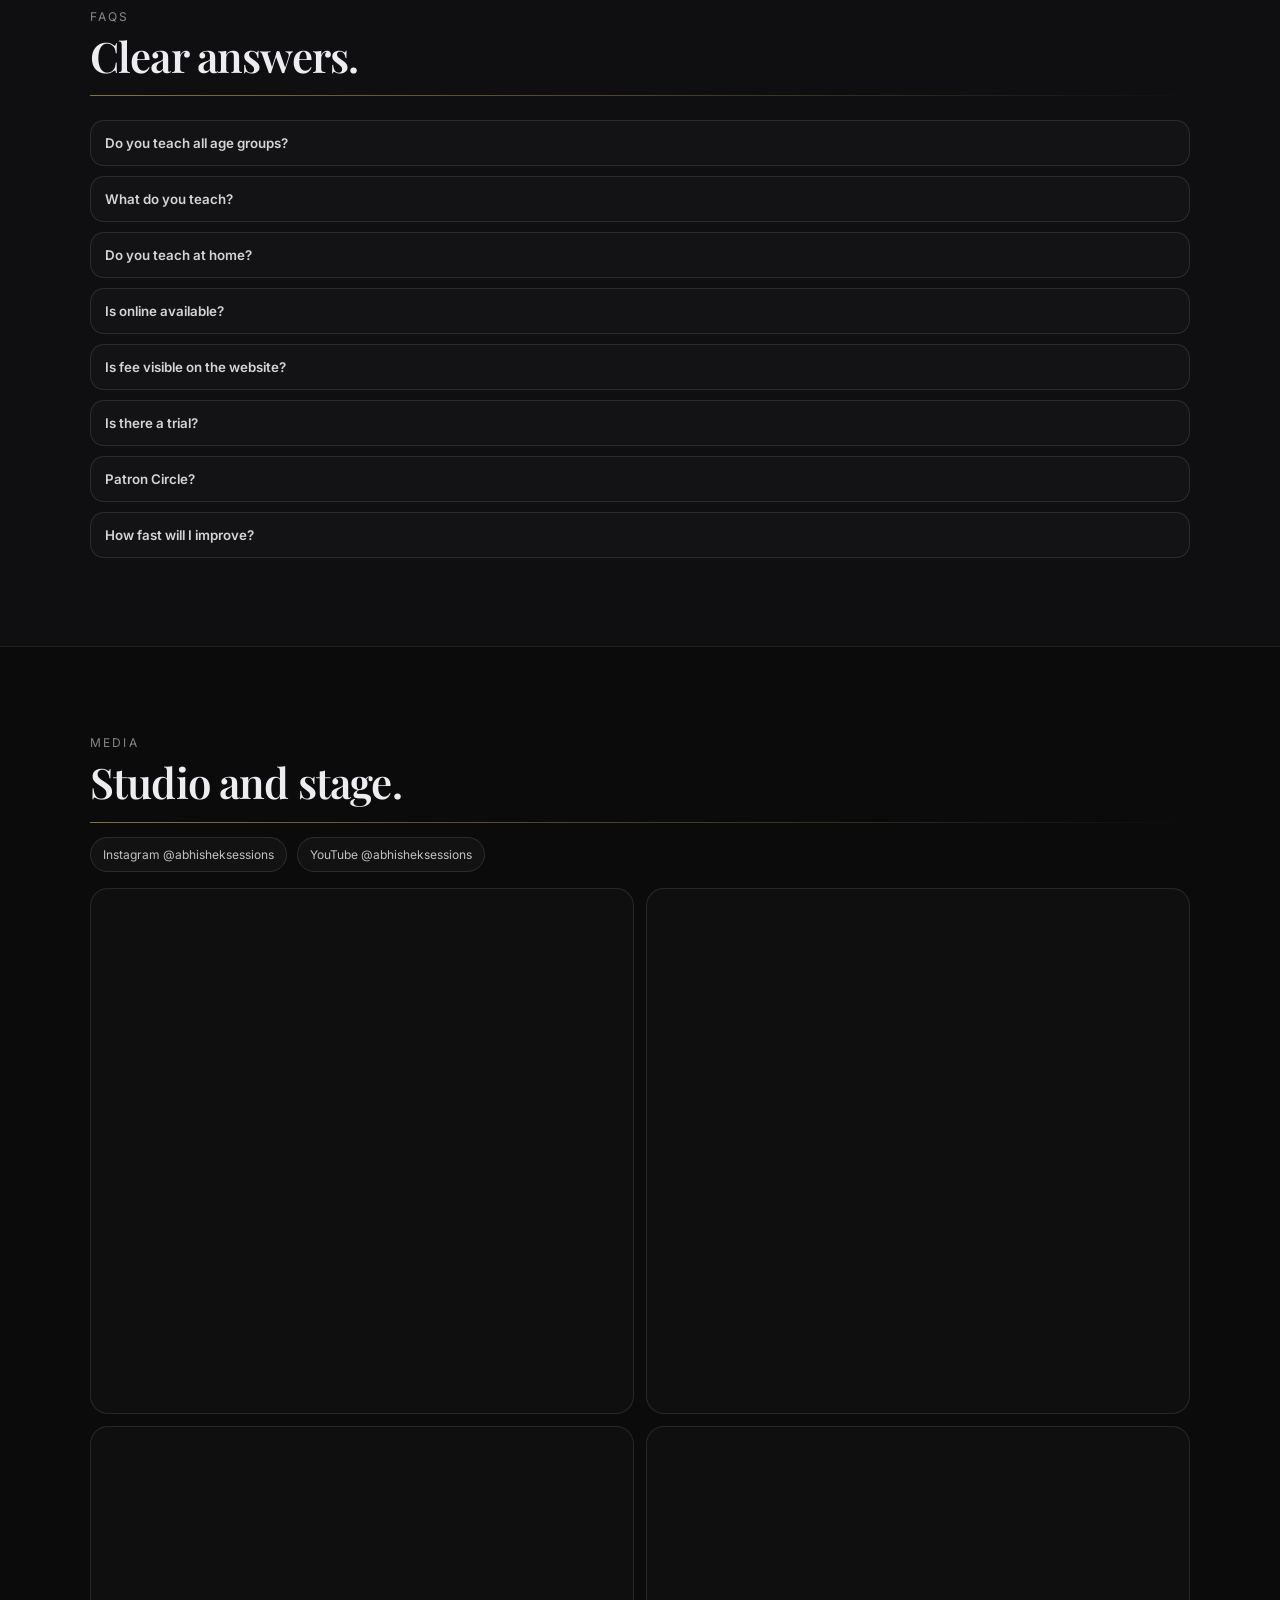
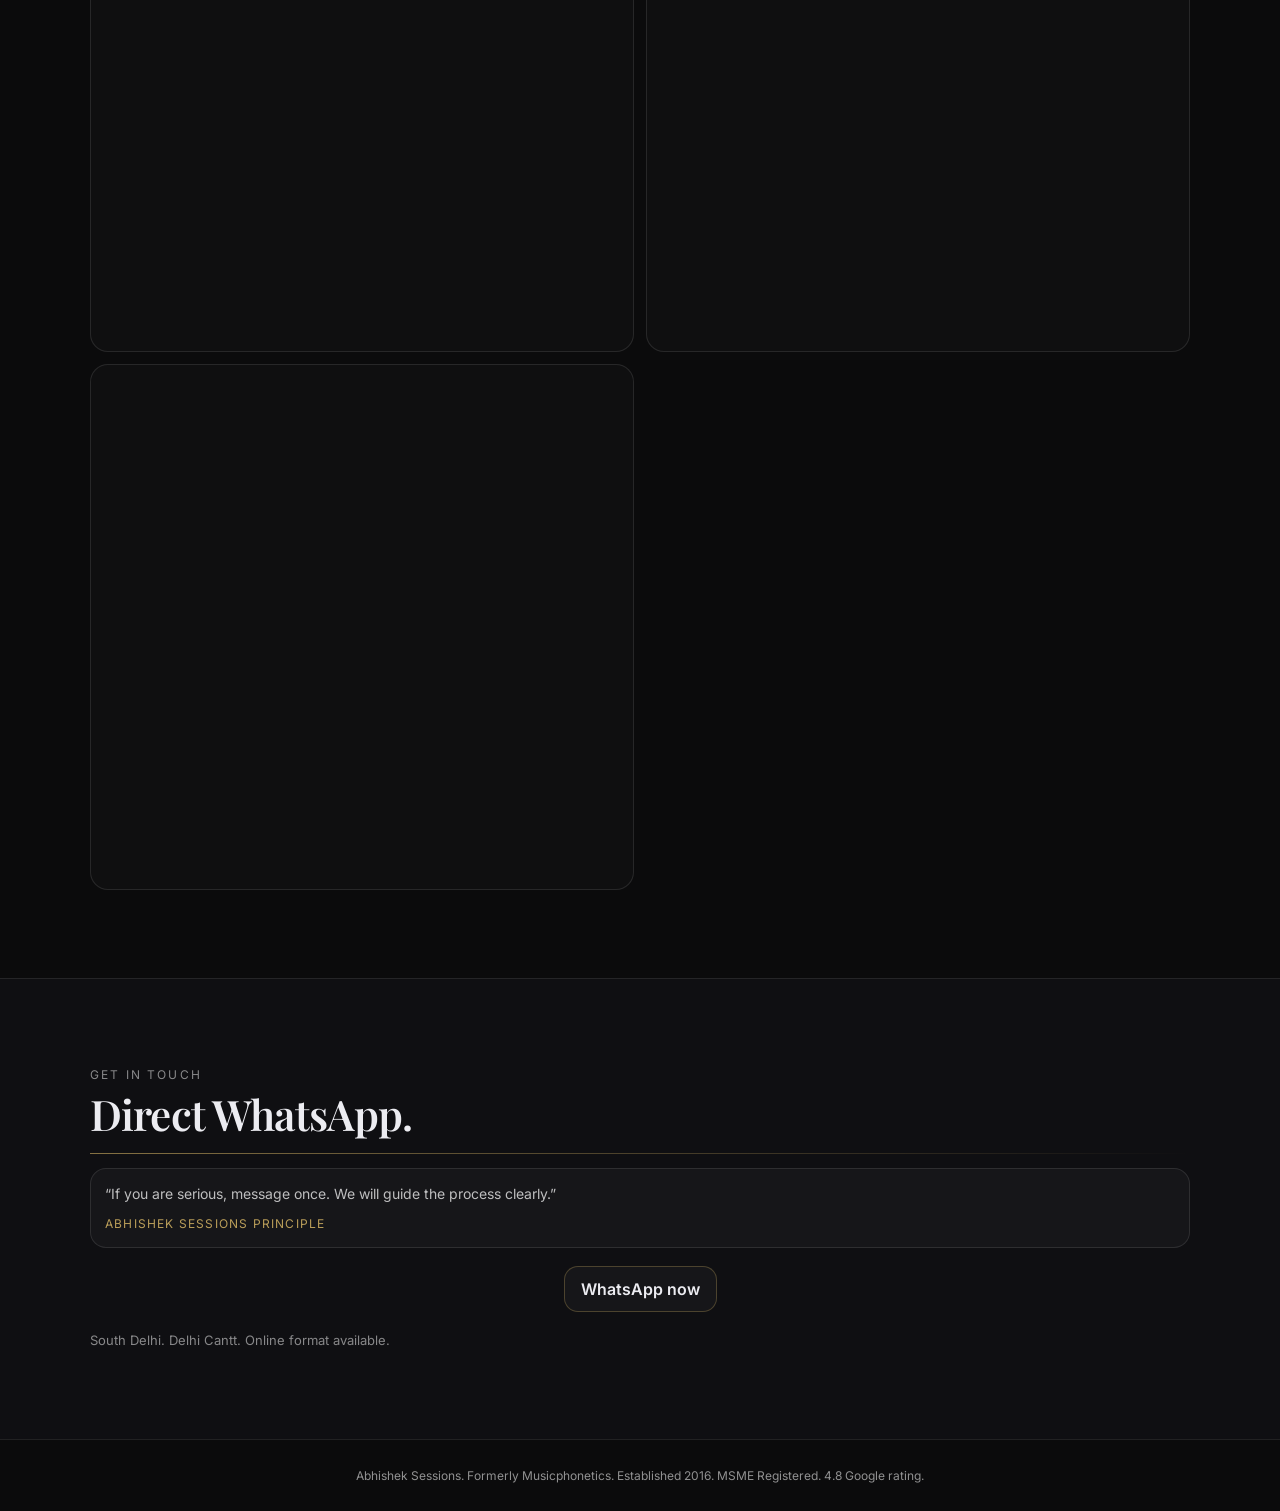
==== commit 0f61145b: "Update index.html" ====
--- a/index.html
+++ b/index.html
@@ -650,23 +650,27 @@
   <script>
 
 fetch("/blog/index.json")
-.then(r => r.json())
+.then(res => res.json())
 .then(data => {
 
 let posts = data.posts.slice(0,3)
 
 let html = ""
 
-posts.forEach(p => {
+posts.forEach(post => {
 
 html += `
-<a href="/post.html?post=${p.url}" class="blog-card">
-
-<h3>${p.title}</h3>
-
-<p>${p.excerpt}</p>
+<div class="blog-preview-card">
+
+<a href="/post.html?post=${post.url}">
+
+<h3>${post.title}</h3>
+
+<p>${post.excerpt}</p>
 
 </a>
+
+</div>
 `
 
 })
